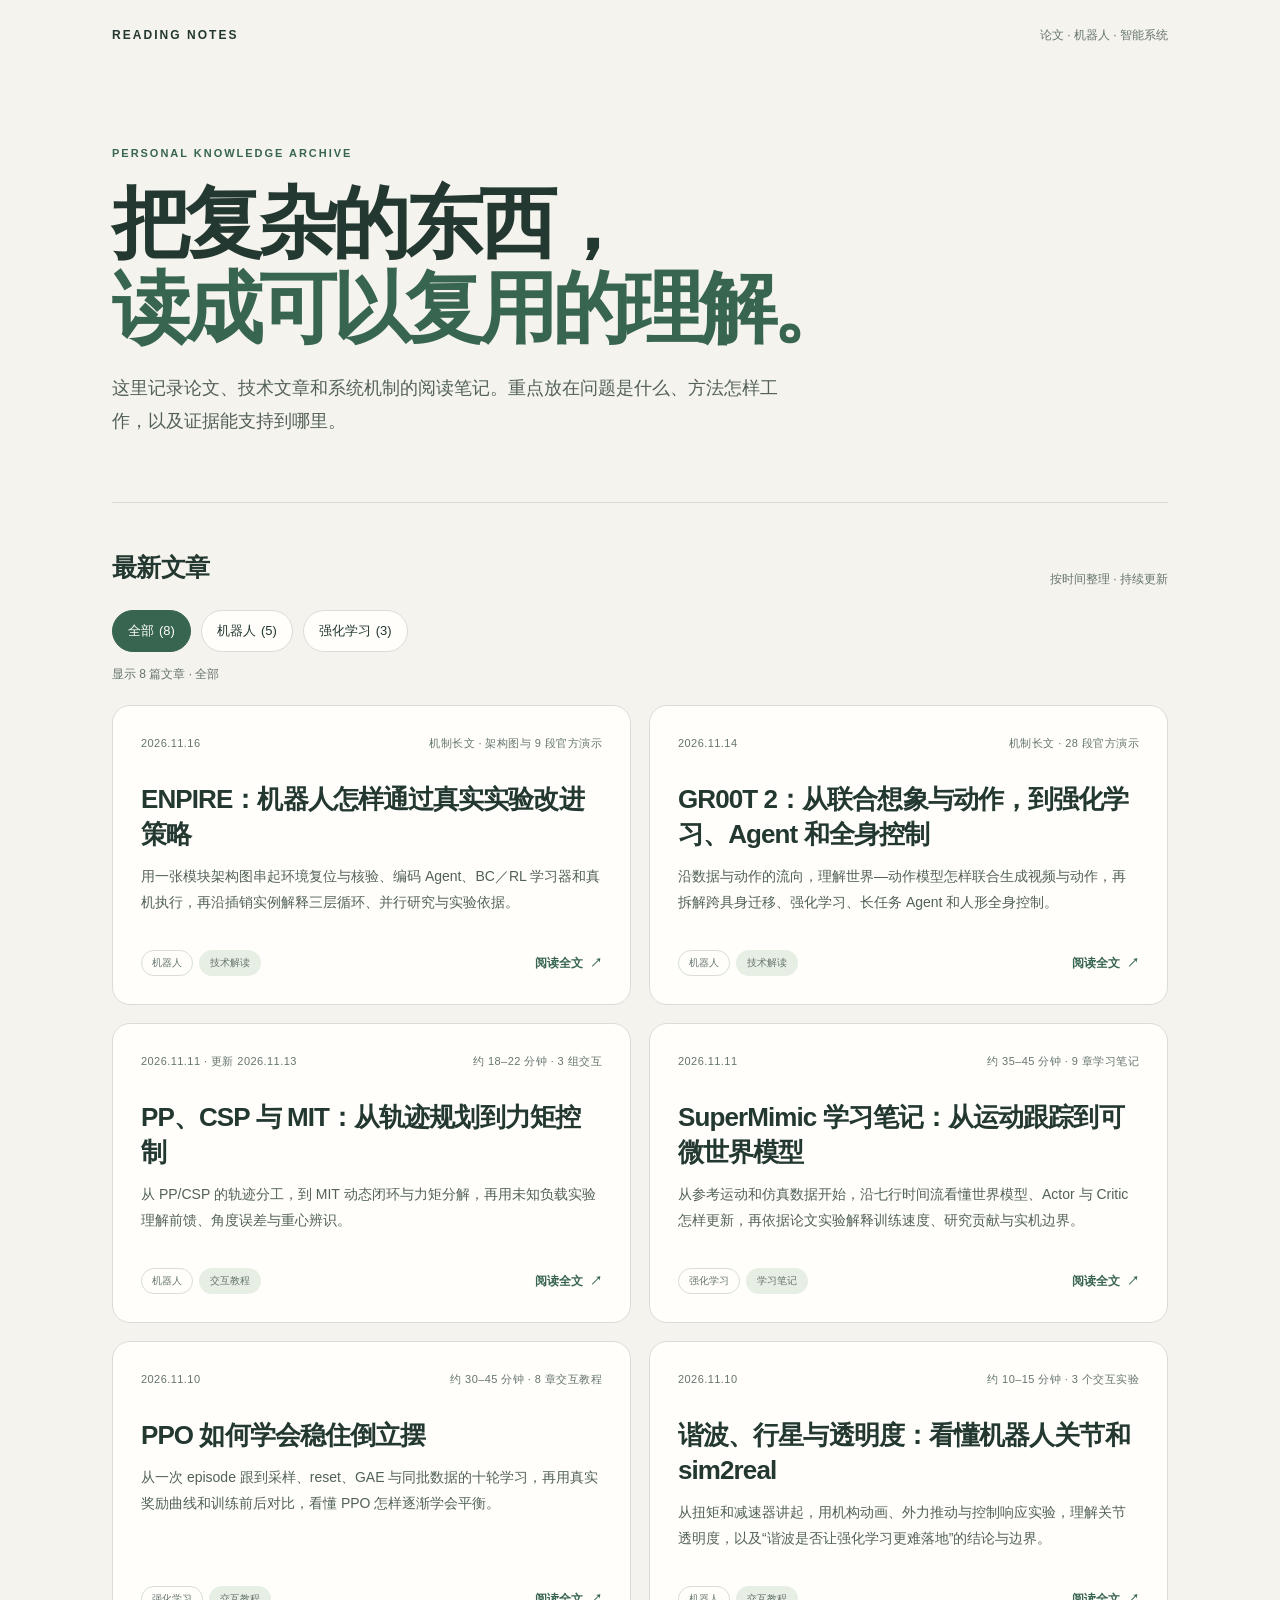
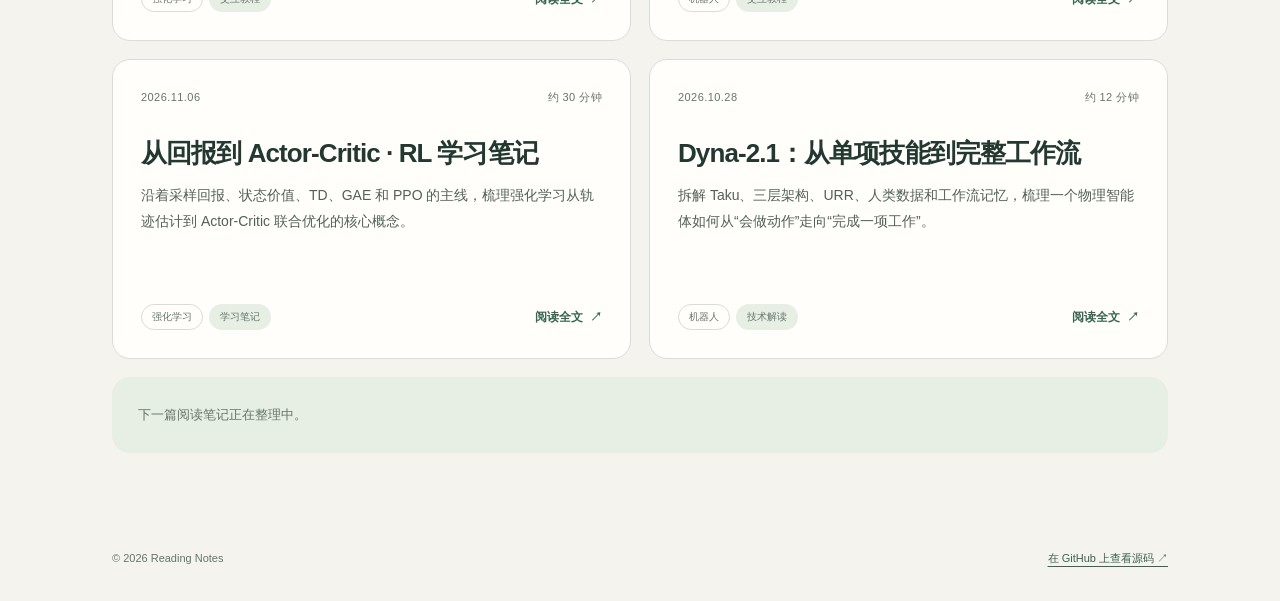
==== index.html @ 5715a8f0 "Publish ENPIRE mechanism tutorial with architecture and official demos" ====
<!DOCTYPE html>
<html lang="zh-CN">
<head>
  <meta charset="utf-8">
  <meta name="viewport" content="width=device-width, initial-scale=1">
  <meta name="description" content="关于论文、机器人和智能系统的中文阅读笔记。">
  <meta name="color-scheme" content="light">
  <title>阅读笔记｜论文与智能系统</title>
  <link rel="stylesheet" href="assets/site.css">
  <script src="assets/categories.js" defer></script>
</head>
<body>
  <header class="site-header">
    <div class="brand">READING NOTES</div>
    <div class="header-note">论文 · 机器人 · 智能系统</div>
  </header>

  <main class="site-main">
    <section class="hero" aria-labelledby="page-title">
      <div class="eyebrow">Personal knowledge archive</div>
      <h1 id="page-title">把复杂的东西，<br><span>读成可以复用的理解。</span></h1>
      <p>这里记录论文、技术文章和系统机制的阅读笔记。重点放在问题是什么、方法怎样工作，以及证据能支持到哪里。</p>
    </section>

    <div class="rule" aria-hidden="true"></div>

    <section aria-labelledby="posts-title">
      <div class="section-heading">
        <h2 id="posts-title">最新文章</h2>
        <p>按时间整理 · 持续更新</p>
      </div>
      <div id="post-filters" class="post-filters" role="group" aria-label="按主分类筛选文章" hidden></div>
      <p id="filter-status" class="filter-status" role="status" hidden></p>
      <div class="posts">
        <a class="post-card" data-category="机器人" data-format="技术解读" href="posts/enpire.html">
          <div class="post-meta"><span>2026.11.16</span><span>机制长文 · 架构图与 9 段官方演示</span></div>
          <h3>ENPIRE：机器人怎样通过真实实验改进策略</h3><p>用一张模块架构图串起环境复位与核验、编码 Agent、BC／RL 学习器和真机执行，再沿插销实例解释三层循环、并行研究与实验依据。</p>
          <div class="post-footer"><span class="post-tags"><span class="tag" aria-label="主分类：机器人">机器人</span><span class="tag format-tag" aria-label="文章形式：技术解读">技术解读</span></span><span>阅读全文&nbsp; ↗</span></div>
        </a>
        <a class="post-card" data-category="机器人" data-format="技术解读" href="posts/gr00t-2.html">
          <div class="post-meta"><span>2026.11.14</span><span>机制长文 · 28 段官方演示</span></div>
          <h3>GR00T 2：从联合想象与动作，到强化学习、Agent 和全身控制</h3>
          <p>沿数据与动作的流向，理解世界—动作模型怎样联合生成视频与动作，再拆解跨具身迁移、强化学习、长任务 Agent 和人形全身控制。</p>
          <div class="post-footer"><span class="post-tags"><span class="tag" aria-label="主分类：机器人">机器人</span><span class="tag format-tag" aria-label="文章形式：技术解读">技术解读</span></span><span>阅读全文&nbsp; ↗</span></div>
        </a>
        <a class="post-card" data-category="机器人" data-format="交互教程" href="posts/pp-vs-csp.html">
          <div class="post-meta"><span>2026.11.11 · 更新 2026.11.13</span><span>约 18–22 分钟 · 3 组交互</span></div>
          <h3>PP、CSP 与 MIT：从轨迹规划到力矩控制</h3>
          <p>从 PP/CSP 的轨迹分工，到 MIT 动态闭环与力矩分解，再用未知负载实验理解前馈、角度误差与重心辨识。</p>
          <div class="post-footer"><span class="post-tags"><span class="tag" aria-label="主分类：机器人">机器人</span><span class="tag format-tag" aria-label="文章形式：交互教程">交互教程</span></span><span>阅读全文&nbsp; ↗</span></div>
        </a>
        <a class="post-card" data-category="强化学习" data-format="学习笔记" href="posts/supermimic-learning/">
          <div class="post-meta"><span>2026.11.11</span><span>约 35–45 分钟 · 9 章学习笔记</span></div>
          <h3>SuperMimic 学习笔记：从运动跟踪到可微世界模型</h3>
          <p>从参考运动和仿真数据开始，沿七行时间流看懂世界模型、Actor 与 Critic 怎样更新，再依据论文实验解释训练速度、研究贡献与实机边界。</p>
          <div class="post-footer"><span class="post-tags"><span class="tag" aria-label="主分类：强化学习">强化学习</span><span class="tag format-tag" aria-label="文章形式：学习笔记">学习笔记</span></span><span>阅读全文&nbsp; ↗</span></div>
        </a>
        <a class="post-card" data-category="强化学习" data-format="交互教程" href="posts/ppo-training-explainer/">
          <div class="post-meta"><span>2026.11.10</span><span>约 30–45 分钟 · 8 章交互教程</span></div>
          <h3>PPO 如何学会稳住倒立摆</h3>
          <p>从一次 episode 跟到采样、reset、GAE 与同批数据的十轮学习，再用真实奖励曲线和训练前后对比，看懂 PPO 怎样逐渐学会平衡。</p>
          <div class="post-footer"><span class="post-tags"><span class="tag" aria-label="主分类：强化学习">强化学习</span><span class="tag format-tag" aria-label="文章形式：交互教程">交互教程</span></span><span>阅读全文&nbsp; ↗</span></div>
        </a>
        <a class="post-card" data-category="机器人" data-format="交互教程" href="posts/gearboxes-joint-transparency-sim2real.html">
          <div class="post-meta"><span>2026.11.10</span><span>约 10–15 分钟 · 3 个交互实验</span></div>
          <h3>谐波、行星与透明度：看懂机器人关节和 sim2real</h3>
          <p>从扭矩和减速器讲起，用机构动画、外力推动与控制响应实验，理解关节透明度，以及“谐波是否让强化学习更难落地”的结论与边界。</p>
          <div class="post-footer"><span class="post-tags"><span class="tag" aria-label="主分类：机器人">机器人</span><span class="tag format-tag" aria-label="文章形式：交互教程">交互教程</span></span><span>阅读全文&nbsp; ↗</span></div>
        </a>
        <a class="post-card" data-category="强化学习" data-format="学习笔记" href="posts/rl-learning-notes.html">
          <div class="post-meta"><span>2026.11.06</span><span>约 30 分钟</span></div>
          <h3>从回报到 Actor-Critic · RL 学习笔记</h3>
          <p>沿着采样回报、状态价值、TD、GAE 和 PPO 的主线，梳理强化学习从轨迹估计到 Actor-Critic 联合优化的核心概念。</p>
          <div class="post-footer"><span class="post-tags"><span class="tag" aria-label="主分类：强化学习">强化学习</span><span class="tag format-tag" aria-label="文章形式：学习笔记">学习笔记</span></span><span>阅读全文&nbsp; ↗</span></div>
        </a>
        <a class="post-card" data-category="机器人" data-format="技术解读" href="posts/dyna-2-1-summary.html">
          <div class="post-meta"><span>2026.10.28</span><span>约 12 分钟</span></div>
          <h3>Dyna-2.1：从单项技能到完整工作流</h3>
          <p>拆解 Taku、三层架构、URR、人类数据和工作流记忆，梳理一个物理智能体如何从“会做动作”走向“完成一项工作”。</p>
          <div class="post-footer"><span class="post-tags"><span class="tag" aria-label="主分类：机器人">机器人</span><span class="tag format-tag" aria-label="文章形式：技术解读">技术解读</span></span><span>阅读全文&nbsp; ↗</span></div>
        </a>
        <div class="empty-note">下一篇阅读笔记正在整理中。</div>
      </div>
    </section>
  </main>

  <footer class="site-footer">
    <span>© 2026 Reading Notes</span>
    <a href="https://github.com/mystatic/mystatic.github.io">在 GitHub 上查看源码 ↗</a>
  </footer>
</body>
</html>
---- assets/site.css ----
:root {
  --paper: #f5f3ed;
  --white: #fffefb;
  --ink: #233830;
  --muted: #65756d;
  --line: #d8ded5;
  --green: #38654f;
  --mint: #e7eee4;
  --orange: #a95731;
  --sand: #f4e9d9;
  --radius: 18px;
}

* { box-sizing: border-box; }
html { scroll-behavior: smooth; }
body {
  margin: 0;
  background: var(--paper);
  color: var(--ink);
  font-family: -apple-system, BlinkMacSystemFont, "Segoe UI", "PingFang SC", "Hiragino Sans GB", "Microsoft YaHei", sans-serif;
  line-height: 1.8;
  -webkit-font-smoothing: antialiased;
}
a { color: inherit; }
.site-header,
.site-main,
.site-footer { max-width: 1120px; margin: 0 auto; padding-left: 32px; padding-right: 32px; }
.site-header { padding-top: 25px; padding-bottom: 25px; display: flex; justify-content: space-between; align-items: center; gap: 24px; font-size: 12px; letter-spacing: .11em; }
.brand { font-weight: 750; letter-spacing: .17em; }
.header-note { color: var(--muted); letter-spacing: 0; }
.hero { padding-top: 72px; padding-bottom: 64px; max-width: 810px; }
.eyebrow { color: var(--green); font-size: 11px; letter-spacing: .18em; font-weight: 700; text-transform: uppercase; }
.hero h1 { margin: 18px 0 22px; font-size: clamp(42px, 7vw, 78px); line-height: 1.08; letter-spacing: -.06em; font-weight: 760; }
.hero h1 span { color: var(--green); }
.hero p { max-width: 690px; margin: 0; color: #526158; font-size: 18px; line-height: 1.85; }
.rule { height: 1px; background: var(--line); }
.section-heading { display: flex; align-items: end; justify-content: space-between; gap: 24px; padding: 42px 0 20px; }
.section-heading h2 { margin: 0; font-size: 25px; letter-spacing: -.03em; }
.section-heading p { margin: 0; color: var(--muted); font-size: 12px; }
.posts { display: grid; grid-template-columns: repeat(2, minmax(0, 1fr)); gap: 18px; padding-bottom: 72px; }
.post-card { display: flex; flex-direction: column; min-height: 300px; padding: 28px; background: var(--white); border: 1px solid var(--line); border-radius: var(--radius); text-decoration: none; transition: transform .2s ease, box-shadow .2s ease, border-color .2s ease; }
.post-card:hover { transform: translateY(-4px); border-color: #b7c7b8; box-shadow: 0 14px 30px rgba(35, 56, 48, .08); }
.post-meta { display: flex; justify-content: space-between; gap: 12px; color: var(--muted); font-size: 11px; letter-spacing: .04em; }
.post-card h3 { margin: 28px 0 12px; font-size: 26px; line-height: 1.35; letter-spacing: -.035em; }
.post-card p { margin: 0; color: #526158; font-size: 14px; line-height: 1.85; }
.post-footer { display: flex; justify-content: space-between; align-items: center; gap: 12px; margin-top: auto; padding-top: 28px; color: var(--green); font-size: 12px; font-weight: 650; }
.tag { padding: 3px 10px; border: 1px solid var(--line); border-radius: 999px; color: var(--muted); font-size: 10px; font-weight: 500; }
.empty-note { grid-column: 1 / -1; padding: 26px; background: var(--mint); border-radius: var(--radius); color: var(--muted); font-size: 13px; }
.site-footer { display: flex; justify-content: space-between; gap: 24px; padding-top: 24px; padding-bottom: 32px; color: var(--muted); font-size: 11px; }
.site-footer a { color: var(--green); text-underline-offset: 4px; }
@media (max-width: 700px) {
  .site-header, .site-main, .site-footer { padding-left: 20px; padding-right: 20px; }
  .site-header { align-items: flex-start; flex-direction: column; gap: 8px; }
  .hero { padding-top: 48px; padding-bottom: 46px; }
  .hero p { font-size: 16px; }
  .posts { grid-template-columns: 1fr; }
  .post-card { min-height: 270px; }
  .site-footer { flex-direction: column; gap: 8px; }
}

/* Main subjects and article formats are separate; filters never change DOM order. */
.post-tags { display:flex; flex-wrap:wrap; gap:6px; }
.format-tag { border-color:transparent; background:var(--mint); }
.post-footer { flex-wrap:wrap; }
.post-filters { display:flex; flex-wrap:wrap; gap:10px; margin:0 0 12px; }
.post-filters[hidden], .filter-status[hidden], .post-card[hidden], .empty-note[hidden] { display:none; }
.category-button { font:inherit; font-size:13px; padding:8px 15px; border:1px solid var(--line); border-radius:999px; color:var(--ink); background:var(--white); cursor:pointer; }
.category-button[aria-pressed="true"] { color:var(--white); background:var(--green); border-color:var(--green); }
.category-button:focus-visible, .post-card:focus-visible { outline:3px solid var(--orange); outline-offset:4px; }
.category-count { margin-left:5px; font-variant-numeric:tabular-nums; }
.filter-status { color:var(--muted); font-size:12px; margin:0 0 20px; }
@media(prefers-reduced-motion:reduce) { html { scroll-behavior:auto; } .post-card { transition:none; } }
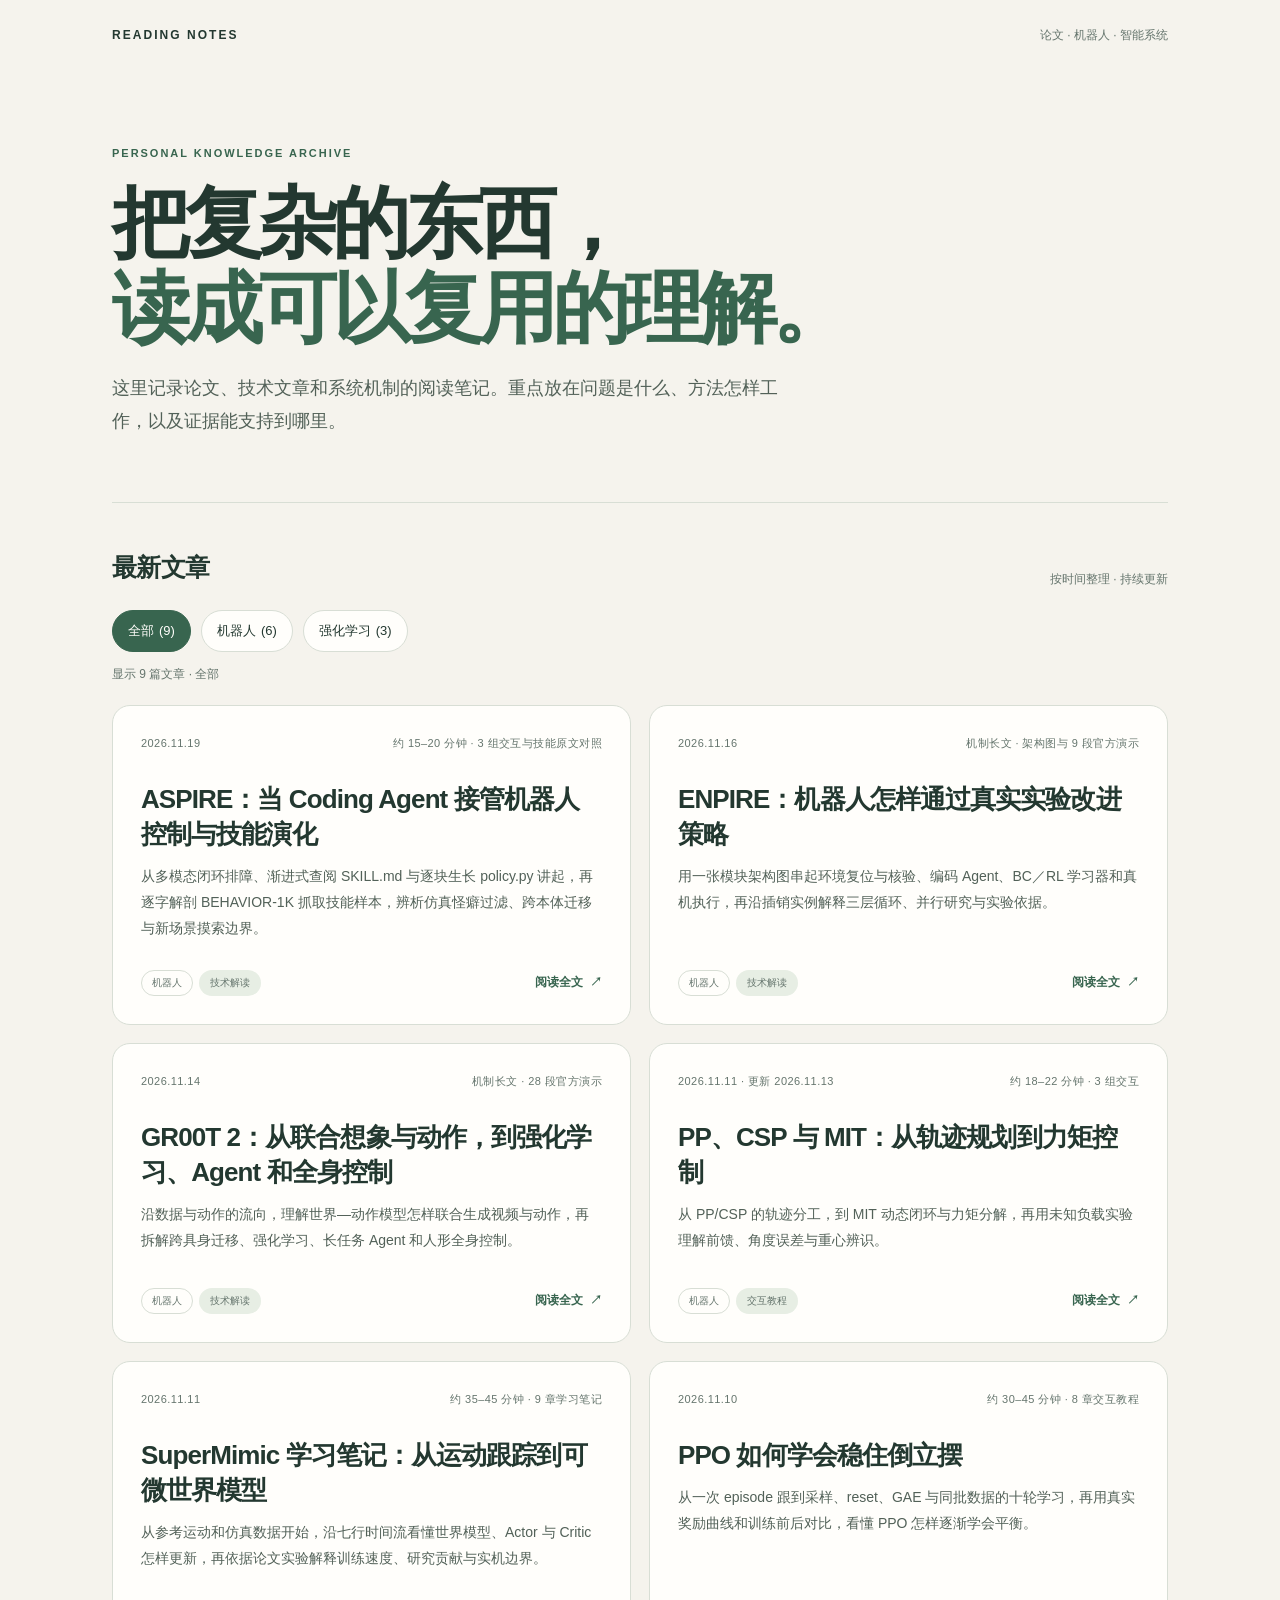
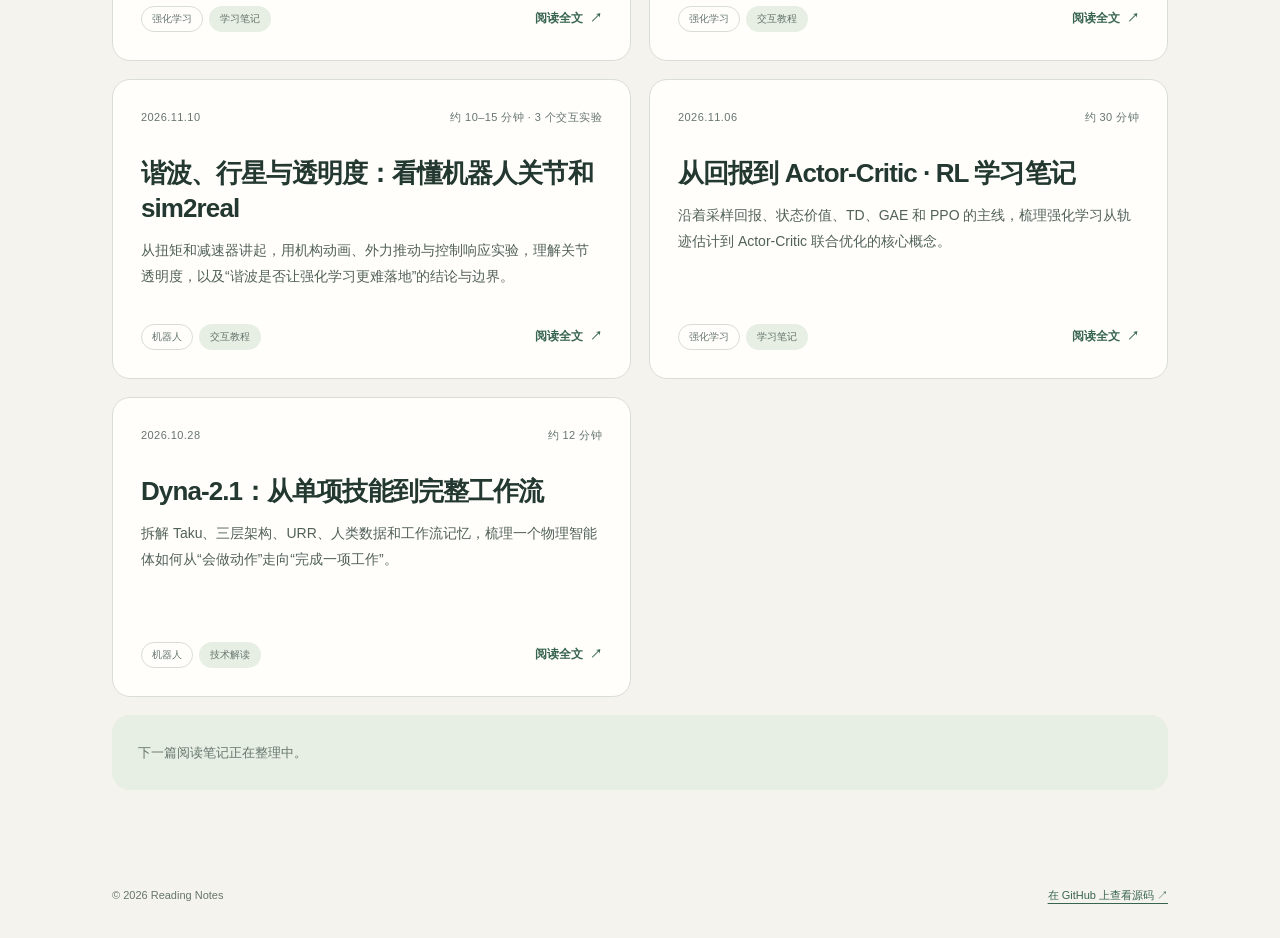
==== commit 0e8ba6d9: "Publish ASPIRE interactive reading note with skill anatomy and runtime workflow" ====
--- a/index.html
+++ b/index.html
@@ -1,7 +1,9 @@
 <!DOCTYPE html>
 <html lang="zh-CN">
 <head>
-  <meta charset="utf-8">
+<meta charset="utf-8">
+
+  
   <meta name="viewport" content="width=device-width, initial-scale=1">
   <meta name="description" content="关于论文、机器人和智能系统的中文阅读笔记。">
   <meta name="color-scheme" content="light">
@@ -32,6 +34,11 @@
       <div id="post-filters" class="post-filters" role="group" aria-label="按主分类筛选文章" hidden></div>
       <p id="filter-status" class="filter-status" role="status" hidden></p>
       <div class="posts">
+        <a class="post-card" data-category="机器人" data-format="技术解读" href="posts/aspire.html">
+          <div class="post-meta"><span>2026.11.19</span><span>约 15–20 分钟 · 3 组交互与技能原文对照</span></div>
+          <h3>ASPIRE：当 Coding Agent 接管机器人控制与技能演化</h3><p>从多模态闭环排障、渐进式查阅 SKILL.md 与逐块生长 policy.py 讲起，再逐字解剖 BEHAVIOR-1K 抓取技能样本，辨析仿真怪癖过滤、跨本体迁移与新场景摸索边界。</p>
+          <div class="post-footer"><span class="post-tags"><span class="tag" aria-label="主分类：机器人">机器人</span><span class="tag format-tag" aria-label="文章形式：技术解读">技术解读</span></span><span>阅读全文&nbsp; ↗</span></div>
+        </a>
         <a class="post-card" data-category="机器人" data-format="技术解读" href="posts/enpire.html">
           <div class="post-meta"><span>2026.11.16</span><span>机制长文 · 架构图与 9 段官方演示</span></div>
           <h3>ENPIRE：机器人怎样通过真实实验改进策略</h3><p>用一张模块架构图串起环境复位与核验、编码 Agent、BC／RL 学习器和真机执行，再沿插销实例解释三层循环、并行研究与实验依据。</p>
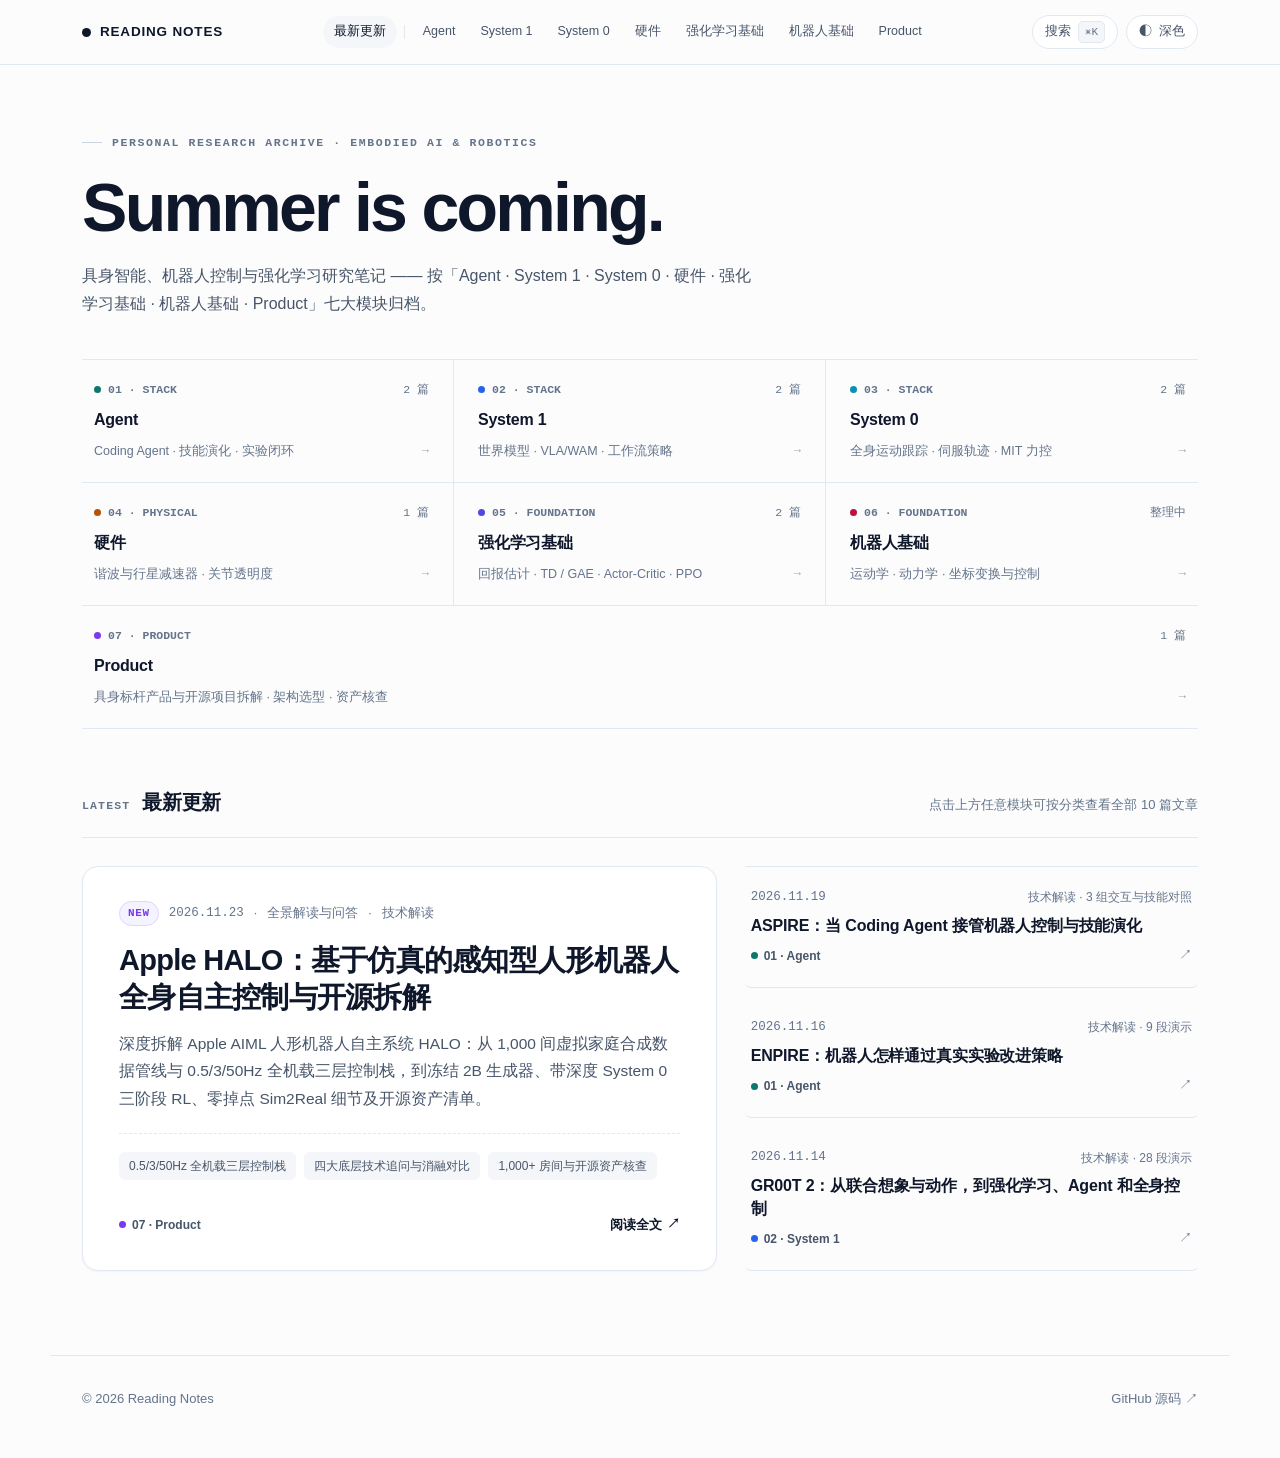
==== commit 56caf86c: "Publish Apple HALO deep-dive post and add Product category to redesigned portal" ====
--- a/index.html
+++ b/index.html
@@ -1,99 +1,271 @@
 <!DOCTYPE html>
-<html lang="zh-CN">
+<html lang="zh-CN" data-theme="light">
 <head>
-<meta charset="utf-8">
-
-  
-  <meta name="viewport" content="width=device-width, initial-scale=1">
-  <meta name="description" content="关于论文、机器人和智能系统的中文阅读笔记。">
-  <meta name="color-scheme" content="light">
-  <title>阅读笔记｜论文与智能系统</title>
-  <link rel="stylesheet" href="assets/site.css">
-  <script src="assets/categories.js" defer></script>
+  <meta charset="utf-8" />
+  <meta name="viewport" content="width=device-width, initial-scale=1" />
+  <meta name="description" content="关于具身智能、机器人系统分层（Agent / System 1 / System 0 / 硬件 / Product）与强化学习基础的技术阅读笔记。" />
+  <title>Reading Notes｜具身智能与机器人研究笔记</title>
+  <script>
+    (function () {
+      try {
+        var saved = localStorage.getItem('rn-theme');
+        if (saved === 'dark' || (!saved && window.matchMedia('(prefers-color-scheme: dark)').matches)) {
+          document.documentElement.setAttribute('data-theme', 'dark');
+        }
+      } catch (e) {}
+    })();
+  </script>
+  <link rel="stylesheet" href="assets/site.css?v=20261123" />
+  <script src="assets/site.js?v=20261123" defer></script>
 </head>
 <body>
-  <header class="site-header">
-    <div class="brand">READING NOTES</div>
-    <div class="header-note">论文 · 机器人 · 智能系统</div>
+  <!-- Sticky Minimalist Topbar -->
+  <header class="topbar">
+    <div class="topbar-inner">
+      <a class="brand" href="#top" data-filter-module="latest" aria-label="Reading Notes 首页">
+        <span class="brand-mark" aria-hidden="true"></span>
+        <span class="brand-title">Reading Notes</span>
+      </a>
+
+      <nav class="topbar-nav" aria-label="核心模块切换">
+        <button class="topbar-link is-active" type="button" data-filter-module="latest">最新更新</button>
+        <span class="topbar-sep" aria-hidden="true"></span>
+        <button class="topbar-link" type="button" data-filter-module="agent">Agent</button>
+        <button class="topbar-link" type="button" data-filter-module="system1">System 1</button>
+        <button class="topbar-link" type="button" data-filter-module="system0">System 0</button>
+        <button class="topbar-link" type="button" data-filter-module="hardware">硬件</button>
+        <button class="topbar-link" type="button" data-filter-module="rl">强化学习基础</button>
+        <button class="topbar-link" type="button" data-filter-module="robotics">机器人基础</button>
+        <button class="topbar-link" type="button" data-filter-module="product">Product</button>
+      </nav>
+
+      <div class="topbar-actions">
+        <button id="searchTrigger" class="action-pill" type="button" aria-label="搜索全部文章">
+          <span>搜索</span>
+          <span class="kbd-hint">⌘K</span>
+        </button>
+        <button id="themeToggle" class="action-pill" type="button" aria-label="切换浅色与深色模式">
+          <span id="themeIcon" aria-hidden="true">◐</span>
+          <span id="themeLabel">深色</span>
+        </button>
+      </div>
+    </div>
   </header>
 
-  <main class="site-main">
-    <section class="hero" aria-labelledby="page-title">
-      <div class="eyebrow">Personal knowledge archive</div>
-      <h1 id="page-title">把复杂的东西，<br><span>读成可以复用的理解。</span></h1>
-      <p>这里记录论文、技术文章和系统机制的阅读笔记。重点放在问题是什么、方法怎样工作，以及证据能支持到哪里。</p>
+  <main id="top" class="page-main">
+    <!-- Editorial Hero + 3x2 Six-Module Quick Matrix -->
+    <section class="hero" aria-labelledby="hero-title">
+      <div class="hero-eyebrow">Personal Research Archive · Embodied AI &amp; Robotics</div>
+      <h1 id="hero-title" class="hero-title">Summer is coming.</h1>
+      <p class="hero-lead">
+        具身智能、机器人控制与强化学习研究笔记 —— 按「Agent · System 1 · System 0 · 硬件 · 强化学习基础 · 机器人基础 · Product」七大模块归档。
+      </p>
+
+      <!-- Core Modules Overview Matrix (Click any module to view its posts in place) -->
+      <div class="pillar-strip" role="navigation" aria-label="七大知识模块">
+        <button class="pillar-jump" type="button" data-filter-module="agent">
+          <div class="pillar-jump-top">
+            <span class="pillar-dot-group"><span class="mod-dot mod-dot--m1"></span>01 · STACK</span>
+            <span>2 篇</span>
+          </div>
+          <div class="pillar-jump-name">Agent</div>
+          <div class="pillar-jump-meta">
+            <span>Coding Agent · 技能演化 · 实验闭环</span>
+            <span class="pillar-jump-arrow">→</span>
+          </div>
+        </button>
+
+        <button class="pillar-jump" type="button" data-filter-module="system1">
+          <div class="pillar-jump-top">
+            <span class="pillar-dot-group"><span class="mod-dot mod-dot--m2"></span>02 · STACK</span>
+            <span>2 篇</span>
+          </div>
+          <div class="pillar-jump-name">System 1</div>
+          <div class="pillar-jump-meta">
+            <span>世界模型 · VLA/WAM · 工作流策略</span>
+            <span class="pillar-jump-arrow">→</span>
+          </div>
+        </button>
+
+        <button class="pillar-jump" type="button" data-filter-module="system0">
+          <div class="pillar-jump-top">
+            <span class="pillar-dot-group"><span class="mod-dot mod-dot--m3"></span>03 · STACK</span>
+            <span>2 篇</span>
+          </div>
+          <div class="pillar-jump-name">System 0</div>
+          <div class="pillar-jump-meta">
+            <span>全身运动跟踪 · 伺服轨迹 · MIT 力控</span>
+            <span class="pillar-jump-arrow">→</span>
+          </div>
+        </button>
+
+        <button class="pillar-jump" type="button" data-filter-module="hardware">
+          <div class="pillar-jump-top">
+            <span class="pillar-dot-group"><span class="mod-dot mod-dot--m4"></span>04 · PHYSICAL</span>
+            <span>1 篇</span>
+          </div>
+          <div class="pillar-jump-name">硬件</div>
+          <div class="pillar-jump-meta">
+            <span>谐波与行星减速器 · 关节透明度</span>
+            <span class="pillar-jump-arrow">→</span>
+          </div>
+        </button>
+
+        <button class="pillar-jump" type="button" data-filter-module="rl">
+          <div class="pillar-jump-top">
+            <span class="pillar-dot-group"><span class="mod-dot mod-dot--m5"></span>05 · FOUNDATION</span>
+            <span>2 篇</span>
+          </div>
+          <div class="pillar-jump-name">强化学习基础</div>
+          <div class="pillar-jump-meta">
+            <span>回报估计 · TD / GAE · Actor-Critic · PPO</span>
+            <span class="pillar-jump-arrow">→</span>
+          </div>
+        </button>
+
+        <button class="pillar-jump" type="button" data-filter-module="robotics">
+          <div class="pillar-jump-top">
+            <span class="pillar-dot-group"><span class="mod-dot mod-dot--m6"></span>06 · FOUNDATION</span>
+            <span>整理中</span>
+          </div>
+          <div class="pillar-jump-name">机器人基础</div>
+          <div class="pillar-jump-meta">
+            <span>运动学 · 动力学 · 坐标变换与控制</span>
+            <span class="pillar-jump-arrow">→</span>
+          </div>
+        </button>
+
+        <button class="pillar-jump" type="button" data-filter-module="product">
+          <div class="pillar-jump-top">
+            <span class="pillar-dot-group"><span class="mod-dot mod-dot--m7"></span>07 · PRODUCT</span>
+            <span>1 篇</span>
+          </div>
+          <div class="pillar-jump-name">Product</div>
+          <div class="pillar-jump-meta">
+            <span>具身标杆产品与开源项目拆解 · 架构选型 · 资产核查</span>
+            <span class="pillar-jump-arrow">→</span>
+          </div>
+        </button>
+      </div>
     </section>
 
-    <div class="rule" aria-hidden="true"></div>
-
-    <section aria-labelledby="posts-title">
-      <div class="section-heading">
-        <h2 id="posts-title">最新文章</h2>
-        <p>按时间整理 · 持续更新</p>
-      </div>
-      <div id="post-filters" class="post-filters" role="group" aria-label="按主分类筛选文章" hidden></div>
-      <p id="filter-status" class="filter-status" role="status" hidden></p>
-      <div class="posts">
-        <a class="post-card" data-category="机器人" data-format="技术解读" href="posts/aspire.html">
-          <div class="post-meta"><span>2026.11.19</span><span>约 15–20 分钟 · 3 组交互与技能原文对照</span></div>
-          <h3>ASPIRE：当 Coding Agent 接管机器人控制与技能演化</h3><p>从多模态闭环排障、渐进式查阅 SKILL.md 与逐块生长 policy.py 讲起，再逐字解剖 BEHAVIOR-1K 抓取技能样本，辨析仿真怪癖过滤、跨本体迁移与新场景摸索边界。</p>
-          <div class="post-footer"><span class="post-tags"><span class="tag" aria-label="主分类：机器人">机器人</span><span class="tag format-tag" aria-label="文章形式：技术解读">技术解读</span></span><span>阅读全文&nbsp; ↗</span></div>
+    <!-- Default View: Latest Updates (Homepage ends cleanly right after this) -->
+    <section id="latestView" class="latest-section latest-view" aria-labelledby="latest-heading">
+      <div class="section-head">
+        <div class="section-head-left">
+          <span class="section-kicker">Latest</span>
+          <h2 id="latest-heading" class="section-title">最新更新</h2>
+        </div>
+        <span class="section-note">点击上方任意模块可按分类查看全部 10 篇文章</span>
+      </div>
+
+      <div class="latest-grid">
+        <!-- Featured Newest Post -->
+        <a class="featured-card" href="posts/apple-halo.html">
+          <div>
+            <div class="featured-meta">
+              <span class="badge-new badge-new--m7">NEW</span>
+              <span class="meta-date">2026.11.23</span>
+              <span>·</span>
+              <span>全景解读与问答</span>
+              <span>·</span>
+              <span>技术解读</span>
+            </div>
+            <h3 class="featured-title">Apple HALO：基于仿真的感知型人形机器人全身自主控制与开源拆解</h3>
+            <p class="featured-desc">
+              深度拆解 Apple AIML 人形机器人自主系统 HALO：从 1,000 间虚拟家庭合成数据管线与 0.5/3/50Hz 全机载三层控制栈，到冻结 2B 生成器、带深度 System 0 三阶段 RL、零掉点 Sim2Real 细节及开源资产清单。
+            </p>
+            <div class="featured-highlights">
+              <span class="highlight-chip">0.5/3/50Hz 全机载三层控制栈</span>
+              <span class="highlight-chip">四大底层技术追问与消融对比</span>
+              <span class="highlight-chip">1,000+ 房间与开源资产核查</span>
+            </div>
+          </div>
+
+          <div class="featured-footer">
+            <span class="module-tag">
+              <span class="mod-dot mod-dot--m7"></span>
+              07 · Product
+            </span>
+            <span class="read-cta">阅读全文 <span class="read-cta-arrow">↗</span></span>
+          </div>
         </a>
-        <a class="post-card" data-category="机器人" data-format="技术解读" href="posts/enpire.html">
-          <div class="post-meta"><span>2026.11.16</span><span>机制长文 · 架构图与 9 段官方演示</span></div>
-          <h3>ENPIRE：机器人怎样通过真实实验改进策略</h3><p>用一张模块架构图串起环境复位与核验、编码 Agent、BC／RL 学习器和真机执行，再沿插销实例解释三层循环、并行研究与实验依据。</p>
-          <div class="post-footer"><span class="post-tags"><span class="tag" aria-label="主分类：机器人">机器人</span><span class="tag format-tag" aria-label="文章形式：技术解读">技术解读</span></span><span>阅读全文&nbsp; ↗</span></div>
-        </a>
-        <a class="post-card" data-category="机器人" data-format="技术解读" href="posts/gr00t-2.html">
-          <div class="post-meta"><span>2026.11.14</span><span>机制长文 · 28 段官方演示</span></div>
-          <h3>GR00T 2：从联合想象与动作，到强化学习、Agent 和全身控制</h3>
-          <p>沿数据与动作的流向，理解世界—动作模型怎样联合生成视频与动作，再拆解跨具身迁移、强化学习、长任务 Agent 和人形全身控制。</p>
-          <div class="post-footer"><span class="post-tags"><span class="tag" aria-label="主分类：机器人">机器人</span><span class="tag format-tag" aria-label="文章形式：技术解读">技术解读</span></span><span>阅读全文&nbsp; ↗</span></div>
-        </a>
-        <a class="post-card" data-category="机器人" data-format="交互教程" href="posts/pp-vs-csp.html">
-          <div class="post-meta"><span>2026.11.11 · 更新 2026.11.13</span><span>约 18–22 分钟 · 3 组交互</span></div>
-          <h3>PP、CSP 与 MIT：从轨迹规划到力矩控制</h3>
-          <p>从 PP/CSP 的轨迹分工，到 MIT 动态闭环与力矩分解，再用未知负载实验理解前馈、角度误差与重心辨识。</p>
-          <div class="post-footer"><span class="post-tags"><span class="tag" aria-label="主分类：机器人">机器人</span><span class="tag format-tag" aria-label="文章形式：交互教程">交互教程</span></span><span>阅读全文&nbsp; ↗</span></div>
-        </a>
-        <a class="post-card" data-category="强化学习" data-format="学习笔记" href="posts/supermimic-learning/">
-          <div class="post-meta"><span>2026.11.11</span><span>约 35–45 分钟 · 9 章学习笔记</span></div>
-          <h3>SuperMimic 学习笔记：从运动跟踪到可微世界模型</h3>
-          <p>从参考运动和仿真数据开始，沿七行时间流看懂世界模型、Actor 与 Critic 怎样更新，再依据论文实验解释训练速度、研究贡献与实机边界。</p>
-          <div class="post-footer"><span class="post-tags"><span class="tag" aria-label="主分类：强化学习">强化学习</span><span class="tag format-tag" aria-label="文章形式：学习笔记">学习笔记</span></span><span>阅读全文&nbsp; ↗</span></div>
-        </a>
-        <a class="post-card" data-category="强化学习" data-format="交互教程" href="posts/ppo-training-explainer/">
-          <div class="post-meta"><span>2026.11.10</span><span>约 30–45 分钟 · 8 章交互教程</span></div>
-          <h3>PPO 如何学会稳住倒立摆</h3>
-          <p>从一次 episode 跟到采样、reset、GAE 与同批数据的十轮学习，再用真实奖励曲线和训练前后对比，看懂 PPO 怎样逐渐学会平衡。</p>
-          <div class="post-footer"><span class="post-tags"><span class="tag" aria-label="主分类：强化学习">强化学习</span><span class="tag format-tag" aria-label="文章形式：交互教程">交互教程</span></span><span>阅读全文&nbsp; ↗</span></div>
-        </a>
-        <a class="post-card" data-category="机器人" data-format="交互教程" href="posts/gearboxes-joint-transparency-sim2real.html">
-          <div class="post-meta"><span>2026.11.10</span><span>约 10–15 分钟 · 3 个交互实验</span></div>
-          <h3>谐波、行星与透明度：看懂机器人关节和 sim2real</h3>
-          <p>从扭矩和减速器讲起，用机构动画、外力推动与控制响应实验，理解关节透明度，以及“谐波是否让强化学习更难落地”的结论与边界。</p>
-          <div class="post-footer"><span class="post-tags"><span class="tag" aria-label="主分类：机器人">机器人</span><span class="tag format-tag" aria-label="文章形式：交互教程">交互教程</span></span><span>阅读全文&nbsp; ↗</span></div>
-        </a>
-        <a class="post-card" data-category="强化学习" data-format="学习笔记" href="posts/rl-learning-notes.html">
-          <div class="post-meta"><span>2026.11.06</span><span>约 30 分钟</span></div>
-          <h3>从回报到 Actor-Critic · RL 学习笔记</h3>
-          <p>沿着采样回报、状态价值、TD、GAE 和 PPO 的主线，梳理强化学习从轨迹估计到 Actor-Critic 联合优化的核心概念。</p>
-          <div class="post-footer"><span class="post-tags"><span class="tag" aria-label="主分类：强化学习">强化学习</span><span class="tag format-tag" aria-label="文章形式：学习笔记">学习笔记</span></span><span>阅读全文&nbsp; ↗</span></div>
-        </a>
-        <a class="post-card" data-category="机器人" data-format="技术解读" href="posts/dyna-2-1-summary.html">
-          <div class="post-meta"><span>2026.10.28</span><span>约 12 分钟</span></div>
-          <h3>Dyna-2.1：从单项技能到完整工作流</h3>
-          <p>拆解 Taku、三层架构、URR、人类数据和工作流记忆，梳理一个物理智能体如何从“会做动作”走向“完成一项工作”。</p>
-          <div class="post-footer"><span class="post-tags"><span class="tag" aria-label="主分类：机器人">机器人</span><span class="tag format-tag" aria-label="文章形式：技术解读">技术解读</span></span><span>阅读全文&nbsp; ↗</span></div>
-        </a>
-        <div class="empty-note">下一篇阅读笔记正在整理中。</div>
-      </div>
+
+        <!-- Next 3 Recent Releases / Updates -->
+        <div class="recent-stack" aria-label="近期发布与更新">
+          <a class="recent-item" href="posts/aspire.html">
+            <div class="recent-item-top">
+              <span class="meta-date">2026.11.19</span>
+              <span>技术解读 · 3 组交互与技能对照</span>
+            </div>
+            <h3 class="recent-item-title">ASPIRE：当 Coding Agent 接管机器人控制与技能演化</h3>
+            <div class="recent-item-sub">
+              <span class="module-tag"><span class="mod-dot mod-dot--m1"></span>01 · Agent</span>
+              <span class="read-cta-arrow">↗</span>
+            </div>
+          </a>
+
+          <a class="recent-item" href="posts/enpire.html">
+            <div class="recent-item-top">
+              <span class="meta-date">2026.11.16</span>
+              <span>技术解读 · 9 段演示</span>
+            </div>
+            <h3 class="recent-item-title">ENPIRE：机器人怎样通过真实实验改进策略</h3>
+            <div class="recent-item-sub">
+              <span class="module-tag"><span class="mod-dot mod-dot--m1"></span>01 · Agent</span>
+              <span class="read-cta-arrow">↗</span>
+            </div>
+          </a>
+
+          <a class="recent-item" href="posts/gr00t-2.html">
+            <div class="recent-item-top">
+              <span class="meta-date">2026.11.14</span>
+              <span>技术解读 · 28 段演示</span>
+            </div>
+            <h3 class="recent-item-title">GR00T 2：从联合想象与动作，到强化学习、Agent 和全身控制</h3>
+            <div class="recent-item-sub">
+              <span class="module-tag"><span class="mod-dot mod-dot--m2"></span>02 · System 1</span>
+              <span class="read-cta-arrow">↗</span>
+            </div>
+          </a>
+        </div>
+      </div>
+    </section>
+
+    <!-- In-Place Filtered Module View (Only appears when clicking one of the 6 modules) -->
+    <section id="filteredView" class="latest-section filtered-view" hidden aria-live="polite">
+      <div class="section-head">
+        <div class="section-head-left">
+          <span id="filteredKicker" class="section-kicker">MODULE</span>
+          <h2 id="filteredTitle" class="section-title">模块文章</h2>
+        </div>
+        <button id="backLatestBtn" class="back-latest-btn" type="button">← 返回最新更新</button>
+      </div>
+      <p id="filteredDesc" class="filtered-desc"></p>
+      <div id="filteredList" class="filtered-list"></div>
     </section>
   </main>
 
   <footer class="site-footer">
     <span>© 2026 Reading Notes</span>
-    <a href="https://github.com/mystatic/mystatic.github.io">在 GitHub 上查看源码 ↗</a>
+    <div class="footer-links">
+      <a href="https://github.com/mystatic/mystatic.github.io" target="_blank" rel="noopener">GitHub 源码 ↗</a>
+    </div>
   </footer>
+
+  <!-- Spotlight Quick Search Modal -->
+  <div id="searchBackdrop" class="search-backdrop" hidden role="dialog" aria-modal="true" aria-label="快速搜索文章">
+    <div class="search-dialog">
+      <div class="search-input-bar">
+        <svg class="search-icon" width="18" height="18" viewBox="0 0 24 24" fill="none" stroke="currentColor" stroke-width="2" aria-hidden="true">
+          <circle cx="11" cy="11" r="8"></circle>
+          <line x1="21" y1="21" x2="16.65" y2="16.65"></line>
+        </svg>
+        <input id="searchInput" class="search-input" type="search" placeholder="搜索文章标题、模块（如 Agent / System 0）或关键词…" autocomplete="off" />
+        <button id="searchClose" class="kbd-hint" type="button">ESC</button>
+      </div>
+      <div id="searchResults" class="search-results"></div>
+    </div>
+  </div>
 </body>
 </html>
--- a/assets/site.css
+++ b/assets/site.css
@@ -1,72 +1,1020 @@
+/* ==========================================================================
+   Reading Notes — Minimalist AI Research Portal (Scheme B · Compact Edition)
+   Hero ("Summer is coming.") + 6-Module Matrix + Latest / Module View
+   ========================================================================== */
+
 :root {
-  --paper: #f5f3ed;
-  --white: #fffefb;
-  --ink: #233830;
-  --muted: #65756d;
-  --line: #d8ded5;
-  --green: #38654f;
-  --mint: #e7eee4;
-  --orange: #a95731;
-  --sand: #f4e9d9;
-  --radius: 18px;
-}
-
-* { box-sizing: border-box; }
-html { scroll-behavior: smooth; }
+  --bg: #fcfcfd;
+  --bg-elevated: #ffffff;
+  --bg-subtle: #f4f6f9;
+  --bg-hover: #f8fafc;
+  --text: #0f172a;
+  --text-secondary: #475569;
+  --text-muted: #64748b;
+  --text-faint: #94a3b8;
+  --border: #e2e8f0;
+  --border-subtle: #edf2f7;
+  --border-strong: #cbd5e1;
+
+  --primary: #0f172a;
+  --brand-accent: #2563eb;
+
+  /* 6 Core Module Accents */
+  /* 01 Agent */
+  --m1: #0f766e;
+  --m1-soft: #f0fdfa;
+  --m1-border: #99f6e4;
+
+  /* 02 System 1 */
+  --m2: #2563eb;
+  --m2-soft: #eff6ff;
+  --m2-border: #bfdbfe;
+
+  /* 03 System 0 */
+  --m3: #0891b2;
+  --m3-soft: #ecfeff;
+  --m3-border: #a5f3fc;
+
+  /* 04 硬件 */
+  --m4: #b45309;
+  --m4-soft: #fffbeb;
+  --m4-border: #fde68a;
+
+  /* 05 强化学习基础 */
+  --m5: #4f46e5;
+  --m5-soft: #eef2ff;
+  --m5-border: #c7d2fe;
+
+  /* 06 机器人基础 */
+  --m6: #be123c;
+  --m6-soft: #fff1f2;
+  --m6-border: #fecdd3;
+
+  /* 07 Product */
+  --m7: #7c3aed;
+  --m7-soft: #f5f3ff;
+  --m7-border: #ddd6fe;
+
+  --shadow-xs: 0 1px 2px rgba(15, 23, 42, 0.04);
+  --shadow-sm: 0 4px 14px -4px rgba(15, 23, 42, 0.06);
+  --shadow-md: 0 16px 36px -10px rgba(15, 23, 42, 0.09);
+  --shadow-modal: 0 24px 60px -12px rgba(15, 23, 42, 0.22);
+
+  --radius-lg: 16px;
+  --radius-md: 12px;
+  --radius-sm: 8px;
+
+  --font-sans: -apple-system, BlinkMacSystemFont, "Inter", "SF Pro Text", "PingFang SC", "Hiragino Sans GB", "Microsoft YaHei", "Segoe UI", sans-serif;
+  --font-mono: ui-monospace, SFMono-Regular, "SF Mono", "JetBrains Mono", Menlo, Consolas, monospace;
+
+  --container: 1180px;
+}
+
+[data-theme="dark"] {
+  --bg: #0b1120;
+  --bg-elevated: #111827;
+  --bg-subtle: #162033;
+  --bg-hover: #131c2e;
+  --text: #f1f5f9;
+  --text-secondary: #cbd5e1;
+  --text-muted: #94a3b8;
+  --text-faint: #64748b;
+  --border: #1e293b;
+  --border-subtle: #172033;
+  --border-strong: #334155;
+
+  --primary: #f8fafc;
+  --brand-accent: #60a5fa;
+
+  --m1: #2dd4bf;
+  --m1-soft: rgba(45, 212, 191, 0.1);
+  --m1-border: rgba(45, 212, 191, 0.28);
+
+  --m2: #60a5fa;
+  --m2-soft: rgba(96, 165, 250, 0.1);
+  --m2-border: rgba(96, 165, 250, 0.28);
+
+  --m3: #22d3ee;
+  --m3-soft: rgba(34, 211, 238, 0.1);
+  --m3-border: rgba(34, 211, 238, 0.28);
+
+  --m4: #fbbf24;
+  --m4-soft: rgba(251, 191, 36, 0.1);
+  --m4-border: rgba(251, 191, 36, 0.28);
+
+  --m5: #818cf8;
+  --m5-soft: rgba(129, 140, 248, 0.1);
+  --m5-border: rgba(129, 140, 248, 0.28);
+
+  --m6: #fb7185;
+  --m6-soft: rgba(251, 113, 133, 0.1);
+  --m6-border: rgba(251, 113, 133, 0.28);
+
+  --m7: #a78bfa;
+  --m7-soft: rgba(167, 139, 250, 0.12);
+  --m7-border: rgba(167, 139, 250, 0.28);
+
+  --shadow-xs: 0 1px 2px rgba(0, 0, 0, 0.35);
+  --shadow-sm: 0 6px 18px -4px rgba(0, 0, 0, 0.45);
+  --shadow-md: 0 18px 40px -10px rgba(0, 0, 0, 0.55);
+  --shadow-modal: 0 28px 64px -12px rgba(0, 0, 0, 0.72);
+}
+
+/* Base Reset */
+*, *::before, *::after {
+  box-sizing: border-box;
+  margin: 0;
+  padding: 0;
+}
+
+html {
+  scroll-behavior: smooth;
+}
+
 body {
-  margin: 0;
-  background: var(--paper);
-  color: var(--ink);
-  font-family: -apple-system, BlinkMacSystemFont, "Segoe UI", "PingFang SC", "Hiragino Sans GB", "Microsoft YaHei", sans-serif;
-  line-height: 1.8;
+  font-family: var(--font-sans);
+  background: var(--bg);
+  color: var(--text);
+  line-height: 1.7;
   -webkit-font-smoothing: antialiased;
-}
-a { color: inherit; }
-.site-header,
-.site-main,
-.site-footer { max-width: 1120px; margin: 0 auto; padding-left: 32px; padding-right: 32px; }
-.site-header { padding-top: 25px; padding-bottom: 25px; display: flex; justify-content: space-between; align-items: center; gap: 24px; font-size: 12px; letter-spacing: .11em; }
-.brand { font-weight: 750; letter-spacing: .17em; }
-.header-note { color: var(--muted); letter-spacing: 0; }
-.hero { padding-top: 72px; padding-bottom: 64px; max-width: 810px; }
-.eyebrow { color: var(--green); font-size: 11px; letter-spacing: .18em; font-weight: 700; text-transform: uppercase; }
-.hero h1 { margin: 18px 0 22px; font-size: clamp(42px, 7vw, 78px); line-height: 1.08; letter-spacing: -.06em; font-weight: 760; }
-.hero h1 span { color: var(--green); }
-.hero p { max-width: 690px; margin: 0; color: #526158; font-size: 18px; line-height: 1.85; }
-.rule { height: 1px; background: var(--line); }
-.section-heading { display: flex; align-items: end; justify-content: space-between; gap: 24px; padding: 42px 0 20px; }
-.section-heading h2 { margin: 0; font-size: 25px; letter-spacing: -.03em; }
-.section-heading p { margin: 0; color: var(--muted); font-size: 12px; }
-.posts { display: grid; grid-template-columns: repeat(2, minmax(0, 1fr)); gap: 18px; padding-bottom: 72px; }
-.post-card { display: flex; flex-direction: column; min-height: 300px; padding: 28px; background: var(--white); border: 1px solid var(--line); border-radius: var(--radius); text-decoration: none; transition: transform .2s ease, box-shadow .2s ease, border-color .2s ease; }
-.post-card:hover { transform: translateY(-4px); border-color: #b7c7b8; box-shadow: 0 14px 30px rgba(35, 56, 48, .08); }
-.post-meta { display: flex; justify-content: space-between; gap: 12px; color: var(--muted); font-size: 11px; letter-spacing: .04em; }
-.post-card h3 { margin: 28px 0 12px; font-size: 26px; line-height: 1.35; letter-spacing: -.035em; }
-.post-card p { margin: 0; color: #526158; font-size: 14px; line-height: 1.85; }
-.post-footer { display: flex; justify-content: space-between; align-items: center; gap: 12px; margin-top: auto; padding-top: 28px; color: var(--green); font-size: 12px; font-weight: 650; }
-.tag { padding: 3px 10px; border: 1px solid var(--line); border-radius: 999px; color: var(--muted); font-size: 10px; font-weight: 500; }
-.empty-note { grid-column: 1 / -1; padding: 26px; background: var(--mint); border-radius: var(--radius); color: var(--muted); font-size: 13px; }
-.site-footer { display: flex; justify-content: space-between; gap: 24px; padding-top: 24px; padding-bottom: 32px; color: var(--muted); font-size: 11px; }
-.site-footer a { color: var(--green); text-underline-offset: 4px; }
-@media (max-width: 700px) {
-  .site-header, .site-main, .site-footer { padding-left: 20px; padding-right: 20px; }
-  .site-header { align-items: flex-start; flex-direction: column; gap: 8px; }
-  .hero { padding-top: 48px; padding-bottom: 46px; }
-  .hero p { font-size: 16px; }
-  .posts { grid-template-columns: 1fr; }
-  .post-card { min-height: 270px; }
-  .site-footer { flex-direction: column; gap: 8px; }
-}
-
-/* Main subjects and article formats are separate; filters never change DOM order. */
-.post-tags { display:flex; flex-wrap:wrap; gap:6px; }
-.format-tag { border-color:transparent; background:var(--mint); }
-.post-footer { flex-wrap:wrap; }
-.post-filters { display:flex; flex-wrap:wrap; gap:10px; margin:0 0 12px; }
-.post-filters[hidden], .filter-status[hidden], .post-card[hidden], .empty-note[hidden] { display:none; }
-.category-button { font:inherit; font-size:13px; padding:8px 15px; border:1px solid var(--line); border-radius:999px; color:var(--ink); background:var(--white); cursor:pointer; }
-.category-button[aria-pressed="true"] { color:var(--white); background:var(--green); border-color:var(--green); }
-.category-button:focus-visible, .post-card:focus-visible { outline:3px solid var(--orange); outline-offset:4px; }
-.category-count { margin-left:5px; font-variant-numeric:tabular-nums; }
-.filter-status { color:var(--muted); font-size:12px; margin:0 0 20px; }
-@media(prefers-reduced-motion:reduce) { html { scroll-behavior:auto; } .post-card { transition:none; } }
+  -moz-osx-font-smoothing: grayscale;
+  transition: background-color 0.22s ease, color 0.22s ease;
+  overflow-x: hidden;
+  min-height: 100vh;
+  display: flex;
+  flex-direction: column;
+}
+
+a {
+  color: inherit;
+  text-decoration: none;
+}
+
+button {
+  font: inherit;
+  color: inherit;
+  background: none;
+  border: none;
+  cursor: pointer;
+}
+
+a:focus-visible,
+button:focus-visible,
+input:focus-visible {
+  outline: 2px solid var(--brand-accent);
+  outline-offset: 3px;
+}
+
+/* ==========================================================================
+   Sticky Top Navigation
+   ========================================================================== */
+.topbar {
+  position: sticky;
+  top: 0;
+  z-index: 100;
+  backdrop-filter: blur(16px);
+  -webkit-backdrop-filter: blur(16px);
+  background: color-mix(in srgb, var(--bg) 84%, transparent);
+  border-bottom: 1px solid var(--border);
+}
+
+.topbar-inner {
+  max-width: var(--container);
+  margin: 0 auto;
+  padding: 0 32px;
+  height: 64px;
+  display: flex;
+  align-items: center;
+  justify-content: space-between;
+  gap: 16px;
+}
+
+.brand {
+  display: inline-flex;
+  align-items: center;
+  gap: 9px;
+  white-space: nowrap;
+  flex-shrink: 0;
+}
+
+.brand-mark {
+  width: 9px;
+  height: 9px;
+  border-radius: 50%;
+  background: var(--text);
+  display: inline-block;
+  transition: transform 0.2s ease;
+}
+
+.brand:hover .brand-mark {
+  transform: scale(1.25);
+}
+
+.brand-title {
+  font-size: 13.5px;
+  font-weight: 700;
+  letter-spacing: 0.06em;
+  text-transform: uppercase;
+}
+
+.topbar-nav {
+  display: flex;
+  align-items: center;
+  gap: 3px;
+  overflow-x: auto;
+  scrollbar-width: none;
+}
+
+.topbar-nav::-webkit-scrollbar {
+  display: none;
+}
+
+.topbar-link {
+  font-size: 12.5px;
+  font-weight: 500;
+  color: var(--text-secondary);
+  padding: 5px 11px;
+  border-radius: 999px;
+  white-space: nowrap;
+  transition: color 0.16s ease, background-color 0.16s ease;
+}
+
+.topbar-link:hover,
+.topbar-link.is-active {
+  color: var(--text);
+  background: var(--bg-subtle);
+}
+
+.topbar-sep {
+  width: 1px;
+  height: 14px;
+  background: var(--border);
+  margin: 0 4px;
+  flex-shrink: 0;
+}
+
+.topbar-actions {
+  display: flex;
+  align-items: center;
+  gap: 8px;
+  flex-shrink: 0;
+}
+
+.action-pill {
+  height: 34px;
+  padding: 0 12px;
+  border-radius: 999px;
+  border: 1px solid var(--border);
+  background: var(--bg-elevated);
+  color: var(--text-secondary);
+  font-size: 12.5px;
+  font-weight: 500;
+  display: inline-flex;
+  align-items: center;
+  gap: 7px;
+  transition: border-color 0.16s ease, color 0.16s ease, box-shadow 0.16s ease;
+}
+
+.action-pill:hover {
+  border-color: var(--border-strong);
+  color: var(--text);
+  box-shadow: var(--shadow-xs);
+}
+
+.kbd-hint {
+  font-family: var(--font-mono);
+  font-size: 11px;
+  color: var(--text-muted);
+  background: var(--bg-subtle);
+  padding: 1px 6px;
+  border-radius: 5px;
+  border: 1px solid var(--border);
+}
+
+/* ==========================================================================
+   Main Container & Hero
+   ========================================================================== */
+.page-main {
+  flex: 1;
+  width: 100%;
+  max-width: var(--container);
+  margin: 0 auto;
+  padding: 0 32px 84px;
+}
+
+.hero {
+  padding: 68px 0 52px;
+}
+
+.hero-eyebrow {
+  font-family: var(--font-mono);
+  font-size: 11.5px;
+  font-weight: 600;
+  letter-spacing: 0.14em;
+  text-transform: uppercase;
+  color: var(--text-muted);
+  margin-bottom: 18px;
+  display: flex;
+  align-items: center;
+  gap: 10px;
+}
+
+.hero-eyebrow::before {
+  content: "";
+  width: 20px;
+  height: 1px;
+  background: var(--border-strong);
+}
+
+.hero-title {
+  font-size: clamp(40px, 5.6vw, 68px);
+  line-height: 1.08;
+  letter-spacing: -0.04em;
+  font-weight: 760;
+  color: var(--text);
+}
+
+.hero-lead {
+  margin-top: 18px;
+  max-width: 680px;
+  font-size: 16px;
+  line-height: 1.78;
+  color: var(--text-secondary);
+}
+
+/* 3x2 Six-Module Quick Matrix inside Hero */
+.pillar-strip {
+  margin-top: 40px;
+  display: grid;
+  grid-template-columns: repeat(3, minmax(0, 1fr));
+  border-top: 1px solid var(--border);
+  border-bottom: 1px solid var(--border);
+}
+
+.pillar-jump {
+  text-align: left;
+  padding: 20px 24px;
+  display: flex;
+  flex-direction: column;
+  justify-content: space-between;
+  gap: 7px;
+  border-right: 1px solid var(--border);
+  border-bottom: 1px solid var(--border);
+  transition: background-color 0.16s ease;
+  border-radius: 0;
+}
+
+.pillar-jump:nth-child(3n + 1) {
+  padding-left: 12px;
+}
+.pillar-jump:nth-child(3n) {
+  border-right: none;
+  padding-right: 12px;
+}
+.pillar-jump:last-child:nth-child(3n + 1) {
+  grid-column: 1 / -1;
+  border-right: none;
+  border-bottom: none;
+  padding-left: 12px;
+  padding-right: 12px;
+}
+
+.pillar-jump:hover {
+  background: var(--bg-subtle);
+}
+
+.pillar-jump.is-active {
+  background: var(--bg-subtle);
+}
+
+.pillar-jump:hover .pillar-jump-name,
+.pillar-jump.is-active .pillar-jump-name {
+  color: var(--brand-accent);
+}
+
+.pillar-jump:hover .pillar-jump-arrow,
+.pillar-jump.is-active .pillar-jump-arrow {
+  transform: translateX(3px);
+  color: var(--text);
+}
+
+.pillar-jump-top {
+  width: 100%;
+  display: flex;
+  align-items: center;
+  justify-content: space-between;
+  font-family: var(--font-mono);
+  font-size: 11.5px;
+  color: var(--text-muted);
+}
+
+.pillar-dot-group {
+  display: inline-flex;
+  align-items: center;
+  gap: 7px;
+  font-weight: 600;
+}
+
+.mod-dot {
+  width: 7px;
+  height: 7px;
+  border-radius: 50%;
+  display: inline-block;
+  flex-shrink: 0;
+}
+.mod-dot--m1 { background: var(--m1); }
+.mod-dot--m2 { background: var(--m2); }
+.mod-dot--m3 { background: var(--m3); }
+.mod-dot--m4 { background: var(--m4); }
+.mod-dot--m5 { background: var(--m5); }
+.mod-dot--m6 { background: var(--m6); }
+.mod-dot--m7 { background: var(--m7); }
+
+.pillar-jump-name {
+  font-size: 16px;
+  font-weight: 680;
+  letter-spacing: -0.015em;
+  color: var(--text);
+  transition: color 0.16s ease;
+}
+
+.pillar-jump-meta {
+  width: 100%;
+  font-size: 12.5px;
+  color: var(--text-muted);
+  display: flex;
+  align-items: center;
+  justify-content: space-between;
+  gap: 8px;
+}
+
+.pillar-jump-arrow {
+  font-family: var(--font-mono);
+  font-size: 12px;
+  color: var(--text-faint);
+  transition: transform 0.16s ease, color 0.16s ease;
+}
+
+/* ==========================================================================
+   Section Headers
+   ========================================================================== */
+.section-head {
+  display: flex;
+  align-items: baseline;
+  justify-content: space-between;
+  gap: 16px;
+  padding-bottom: 18px;
+  border-bottom: 1px solid var(--border);
+  margin-bottom: 28px;
+}
+
+.section-head-left {
+  display: flex;
+  align-items: baseline;
+  gap: 12px;
+}
+
+.section-kicker {
+  font-family: var(--font-mono);
+  font-size: 11.5px;
+  font-weight: 600;
+  letter-spacing: 0.1em;
+  text-transform: uppercase;
+  color: var(--text-muted);
+}
+
+.section-title {
+  font-size: 20px;
+  font-weight: 700;
+  letter-spacing: -0.02em;
+  color: var(--text);
+}
+
+.section-note {
+  font-size: 13px;
+  color: var(--text-muted);
+}
+
+.back-latest-btn {
+  font-size: 12.5px;
+  font-weight: 550;
+  color: var(--text-secondary);
+  padding: 5px 12px;
+  border-radius: 999px;
+  border: 1px solid var(--border);
+  background: var(--bg-elevated);
+  transition: border-color 0.15s ease, color 0.15s ease;
+}
+
+.back-latest-btn:hover {
+  border-color: var(--border-strong);
+  color: var(--text);
+}
+
+/* ==========================================================================
+   Latest Updates View (Default View)
+   ========================================================================== */
+.latest-section {
+  padding-top: 4px;
+}
+
+.latest-grid {
+  display: grid;
+  grid-template-columns: 7fr 5fr;
+  gap: 28px;
+  align-items: stretch;
+}
+
+.featured-card {
+  background: var(--bg-elevated);
+  border: 1px solid var(--border);
+  border-radius: var(--radius-lg);
+  padding: 34px 36px;
+  display: flex;
+  flex-direction: column;
+  justify-content: space-between;
+  gap: 28px;
+  box-shadow: var(--shadow-xs);
+  transition: border-color 0.2s ease, box-shadow 0.2s ease, transform 0.2s ease;
+}
+
+.featured-card:hover {
+  border-color: var(--border-strong);
+  box-shadow: var(--shadow-md);
+  transform: translateY(-2px);
+}
+
+.featured-meta {
+  display: flex;
+  flex-wrap: wrap;
+  align-items: center;
+  gap: 10px;
+  font-size: 12.5px;
+  color: var(--text-muted);
+}
+
+.badge-new {
+  font-family: var(--font-mono);
+  font-size: 11px;
+  font-weight: 600;
+  letter-spacing: 0.06em;
+  padding: 2px 8px;
+  border-radius: 999px;
+  background: var(--m1-soft);
+  color: var(--m1);
+  border: 1px solid var(--m1-border);
+}
+
+.badge-new--m7 {
+  background: var(--m7-soft);
+  color: var(--m7);
+  border-color: var(--m7-border);
+}
+
+.meta-date {
+  font-family: var(--font-mono);
+  font-size: 12.5px;
+  color: var(--text-muted);
+}
+
+.featured-title {
+  margin-top: 16px;
+  font-size: clamp(23px, 2.4vw, 29px);
+  line-height: 1.28;
+  letter-spacing: -0.025em;
+  font-weight: 720;
+  color: var(--text);
+}
+
+.featured-desc {
+  margin-top: 14px;
+  font-size: 15.5px;
+  line-height: 1.78;
+  color: var(--text-secondary);
+}
+
+.featured-highlights {
+  margin-top: 20px;
+  padding-top: 18px;
+  border-top: 1px dashed var(--border);
+  display: flex;
+  flex-wrap: wrap;
+  gap: 8px;
+}
+
+.highlight-chip {
+  font-size: 12px;
+  color: var(--text-secondary);
+  background: var(--bg-subtle);
+  padding: 4px 10px;
+  border-radius: 6px;
+}
+
+.featured-footer {
+  display: flex;
+  align-items: center;
+  justify-content: space-between;
+  gap: 12px;
+  padding-top: 6px;
+  font-size: 13px;
+}
+
+.module-tag {
+  display: inline-flex;
+  align-items: center;
+  gap: 6px;
+  font-size: 12px;
+  font-weight: 550;
+  color: var(--text-secondary);
+}
+
+.read-cta {
+  font-weight: 600;
+  color: var(--text);
+  display: inline-flex;
+  align-items: center;
+  gap: 5px;
+}
+
+.featured-card:hover .read-cta-arrow {
+  transform: translate(2px, -2px);
+}
+
+.read-cta-arrow {
+  font-family: var(--font-mono);
+  transition: transform 0.18s ease;
+}
+
+/* Secondary Recent List */
+.recent-stack {
+  display: flex;
+  flex-direction: column;
+  justify-content: space-between;
+  border-top: 1px solid var(--border);
+}
+
+.recent-item {
+  padding: 20px 6px;
+  border-bottom: 1px solid var(--border);
+  display: flex;
+  flex-direction: column;
+  gap: 7px;
+  transition: background-color 0.16s ease, padding-left 0.16s ease;
+  border-radius: 6px;
+}
+
+.recent-item:hover {
+  background: var(--bg-subtle);
+  padding-left: 12px;
+  padding-right: 12px;
+}
+
+.recent-item-top {
+  display: flex;
+  align-items: center;
+  justify-content: space-between;
+  gap: 10px;
+  font-size: 12px;
+  color: var(--text-muted);
+}
+
+.recent-item-title {
+  font-size: 16px;
+  font-weight: 650;
+  line-height: 1.42;
+  letter-spacing: -0.01em;
+  color: var(--text);
+}
+
+.recent-item-sub {
+  font-size: 13px;
+  color: var(--text-muted);
+  display: flex;
+  align-items: center;
+  justify-content: space-between;
+}
+
+/* ==========================================================================
+   Active Module Filtered View (Shown In-Place When Clicking Any of the 6 Modules)
+   ========================================================================== */
+.filtered-view[hidden],
+.latest-view[hidden] {
+  display: none;
+}
+
+.filtered-desc {
+  margin: -12px 0 22px;
+  font-size: 14.5px;
+  line-height: 1.72;
+  color: var(--text-secondary);
+  max-width: 760px;
+}
+
+.filtered-list {
+  display: flex;
+  flex-direction: column;
+  border-top: 1px solid var(--border);
+}
+
+.post-row {
+  padding: 24px 16px;
+  margin: 0 -16px;
+  border-bottom: 1px solid var(--border);
+  border-radius: var(--radius-md);
+  display: grid;
+  grid-template-columns: minmax(0, 1fr) auto;
+  gap: 24px;
+  align-items: start;
+  transition: background-color 0.16s ease;
+}
+
+.post-row:hover {
+  background: var(--bg-subtle);
+}
+
+.post-row-meta {
+  display: flex;
+  flex-wrap: wrap;
+  align-items: center;
+  gap: 10px;
+  margin-bottom: 8px;
+  font-size: 12.5px;
+  color: var(--text-muted);
+}
+
+.format-pill {
+  font-size: 11.5px;
+  font-weight: 550;
+  padding: 1px 8px;
+  border-radius: 5px;
+  background: var(--bg-elevated);
+  border: 1px solid var(--border);
+  color: var(--text-secondary);
+}
+
+.post-row-title {
+  font-size: 18.5px;
+  line-height: 1.38;
+  letter-spacing: -0.015em;
+  font-weight: 680;
+  color: var(--text);
+  transition: color 0.16s ease;
+}
+
+.post-row:hover .post-row-title {
+  color: var(--brand-accent);
+}
+
+.post-row-summary {
+  margin-top: 7px;
+  font-size: 14.5px;
+  line-height: 1.72;
+  color: var(--text-secondary);
+  max-width: 760px;
+}
+
+.post-row-arrow {
+  font-family: var(--font-mono);
+  font-size: 15px;
+  color: var(--text-faint);
+  padding-top: 24px;
+  transition: transform 0.18s ease, color 0.18s ease;
+}
+
+.post-row:hover .post-row-arrow {
+  transform: translate(3px, -3px);
+  color: var(--text);
+}
+
+.module-empty-row {
+  padding: 28px 0;
+  border-bottom: 1px solid var(--border);
+  display: flex;
+  align-items: center;
+  justify-content: space-between;
+  gap: 16px;
+  color: var(--text-muted);
+  font-size: 14px;
+}
+
+.module-empty-tag {
+  font-family: var(--font-mono);
+  font-size: 11.5px;
+  padding: 3px 9px;
+  border-radius: 999px;
+  border: 1px dashed var(--border-strong);
+  color: var(--text-muted);
+  white-space: nowrap;
+}
+
+/* ==========================================================================
+   Footer
+   ========================================================================== */
+.site-footer {
+  border-top: 1px solid var(--border);
+  width: 100%;
+  max-width: var(--container);
+  margin: 0 auto;
+  padding: 32px 32px 48px;
+  display: flex;
+  flex-wrap: wrap;
+  align-items: center;
+  justify-content: space-between;
+  gap: 16px;
+  font-size: 13px;
+  color: var(--text-muted);
+}
+
+.footer-links {
+  display: flex;
+  align-items: center;
+  gap: 20px;
+}
+
+.footer-links a:hover {
+  color: var(--text);
+  text-decoration: underline;
+  text-underline-offset: 4px;
+}
+
+/* ==========================================================================
+   Spotlight Quick Search Modal (Cmd + K)
+   ========================================================================== */
+.search-backdrop {
+  position: fixed;
+  inset: 0;
+  z-index: 300;
+  background: rgba(15, 23, 42, 0.42);
+  backdrop-filter: blur(4px);
+  -webkit-backdrop-filter: blur(4px);
+  display: flex;
+  align-items: flex-start;
+  justify-content: center;
+  padding: 11vh 20px 20px;
+}
+
+.search-backdrop[hidden] {
+  display: none;
+}
+
+.search-dialog {
+  width: 100%;
+  max-width: 620px;
+  background: var(--bg-elevated);
+  border: 1px solid var(--border-strong);
+  border-radius: var(--radius-lg);
+  box-shadow: var(--shadow-modal);
+  overflow: hidden;
+}
+
+.search-input-bar {
+  display: flex;
+  align-items: center;
+  gap: 12px;
+  padding: 16px 20px;
+  border-bottom: 1px solid var(--border);
+}
+
+.search-icon {
+  color: var(--text-muted);
+  flex-shrink: 0;
+}
+
+.search-input {
+  flex: 1;
+  font: inherit;
+  font-size: 15.5px;
+  color: var(--text);
+  background: transparent;
+  border: none;
+  outline: none;
+}
+
+.search-input::placeholder {
+  color: var(--text-faint);
+}
+
+.search-results {
+  max-height: 380px;
+  overflow-y: auto;
+  padding: 8px;
+}
+
+.search-result-item {
+  display: flex;
+  align-items: center;
+  justify-content: space-between;
+  gap: 16px;
+  padding: 12px 14px;
+  border-radius: var(--radius-sm);
+  transition: background-color 0.12s ease;
+}
+
+.search-result-item:hover {
+  background: var(--bg-subtle);
+}
+
+.search-result-title {
+  font-size: 14.5px;
+  font-weight: 620;
+  color: var(--text);
+}
+
+.search-result-sub {
+  font-size: 12px;
+  color: var(--text-muted);
+  margin-top: 2px;
+}
+
+.search-empty {
+  padding: 32px 20px;
+  text-align: center;
+  font-size: 14px;
+  color: var(--text-muted);
+}
+
+/* ==========================================================================
+   Responsive Design (Tablet & Mobile)
+   ========================================================================== */
+@media (max-width: 1020px) {
+  .topbar-nav {
+    display: none;
+  }
+  .pillar-strip {
+    grid-template-columns: repeat(2, minmax(0, 1fr));
+  }
+  .pillar-jump {
+    padding: 18px 20px;
+    border-right: 1px solid var(--border);
+    border-bottom: 1px solid var(--border);
+  }
+  .pillar-jump:nth-child(3n + 1),
+  .pillar-jump:nth-child(3n) {
+    padding-left: 20px;
+    padding-right: 20px;
+  }
+  .pillar-jump:nth-child(2n + 1) {
+    padding-left: 10px;
+  }
+  .pillar-jump:nth-child(2n) {
+    border-right: none;
+    padding-right: 10px;
+  }
+  .pillar-jump:last-child:nth-child(3n + 1) {
+    grid-column: auto;
+  }
+  .pillar-jump:last-child:nth-child(2n + 1) {
+    grid-column: 1 / -1;
+    border-right: none;
+    border-bottom: none;
+    padding-left: 10px;
+    padding-right: 10px;
+  }
+  .latest-grid {
+    grid-template-columns: 1fr;
+  }
+}
+
+@media (max-width: 720px) {
+  .topbar-inner,
+  .page-main,
+  .site-footer {
+    padding-left: 20px;
+    padding-right: 20px;
+  }
+  .kbd-hint,
+  .topbar-nav {
+    display: none;
+  }
+  .hero {
+    padding: 44px 0 36px;
+  }
+  .pillar-strip {
+    grid-template-columns: 1fr;
+  }
+  .pillar-jump,
+  .pillar-jump:nth-child(n) {
+    padding: 16px 4px;
+    border-right: none;
+    border-bottom: 1px solid var(--border);
+  }
+  .pillar-jump:last-child,
+  .pillar-jump:last-child:nth-child(n) {
+    padding: 16px 4px;
+    border-bottom: none;
+  }
+  .featured-card {
+    padding: 24px 20px;
+  }
+  .post-row {
+    padding: 20px 8px;
+    margin: 0 -8px;
+  }
+  .post-row-arrow {
+    display: none;
+  }
+  .module-empty-row {
+    flex-direction: column;
+    align-items: flex-start;
+  }
+}
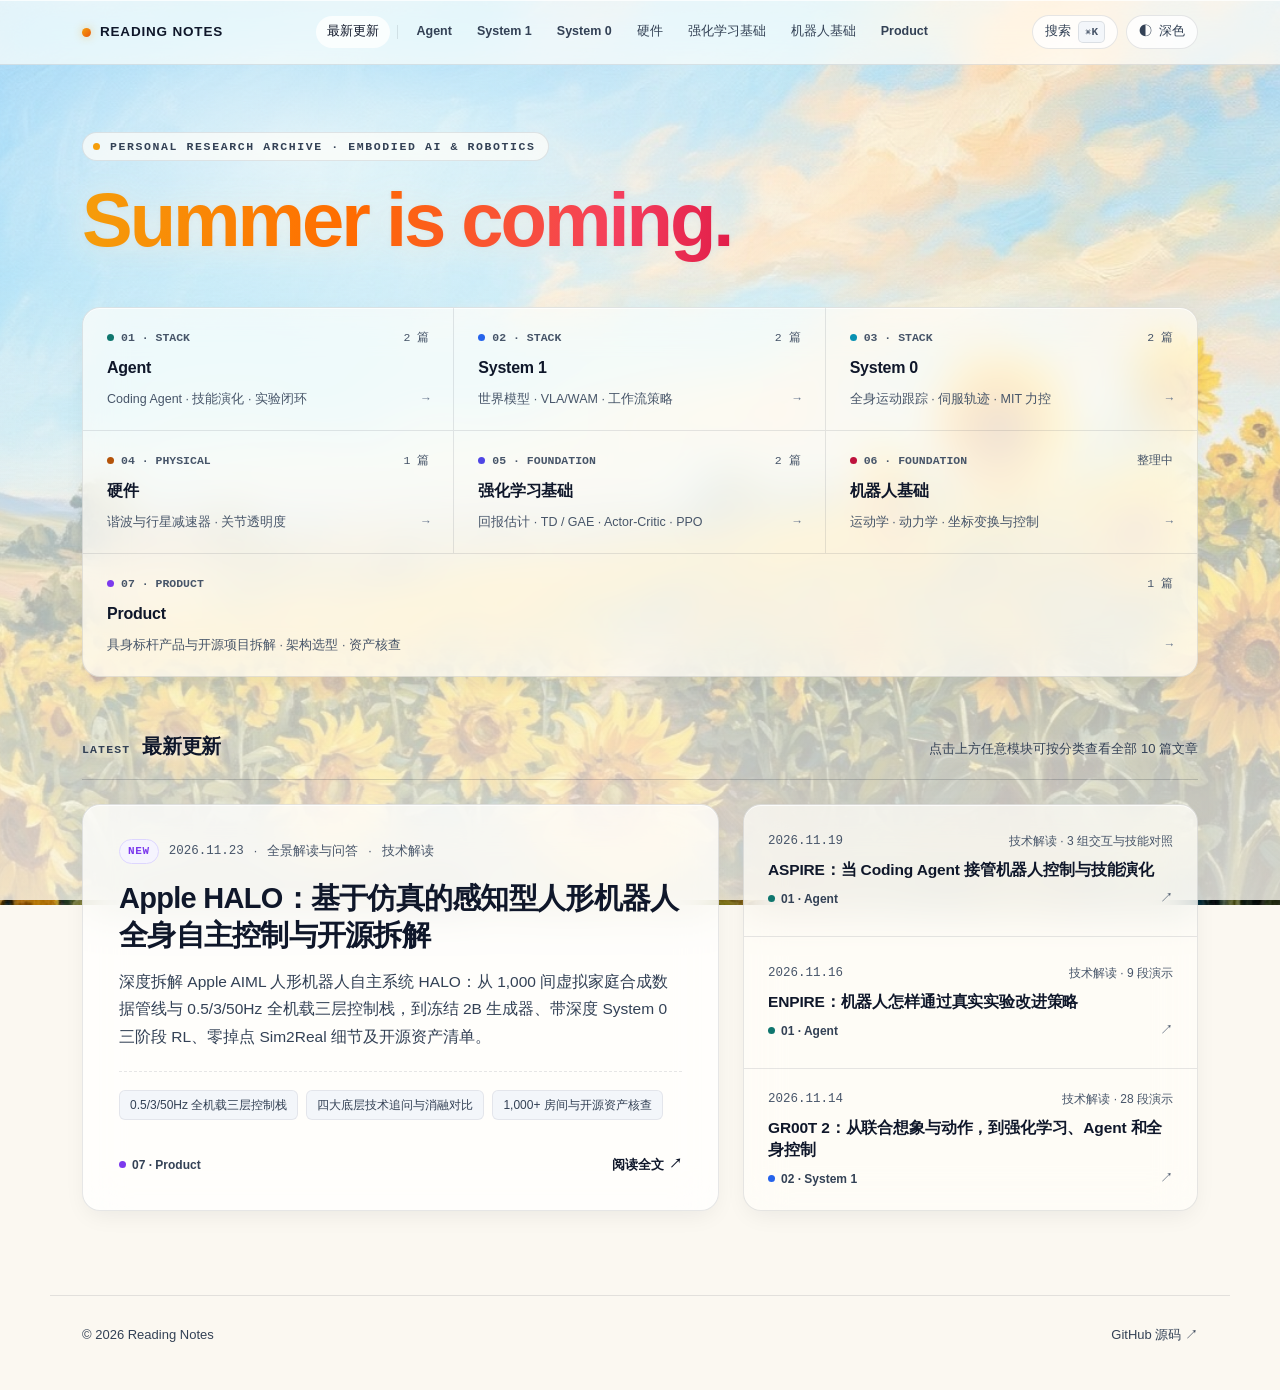
==== commit ce9eb9dd: "Style portal with sunlit sunflower backdrop, frosted glass cards, and radiant hero gradient" ====
--- a/index.html
+++ b/index.html
@@ -15,8 +15,8 @@
       } catch (e) {}
     })();
   </script>
-  <link rel="stylesheet" href="assets/site.css?v=20261123" />
-  <script src="assets/site.js?v=20261123" defer></script>
+  <link rel="stylesheet" href="assets/site.css?v=20261123d" />
+  <script src="assets/site.js?v=20261123d" defer></script>
 </head>
 <body>
   <!-- Sticky Minimalist Topbar -->
@@ -57,9 +57,6 @@
     <section class="hero" aria-labelledby="hero-title">
       <div class="hero-eyebrow">Personal Research Archive · Embodied AI &amp; Robotics</div>
       <h1 id="hero-title" class="hero-title">Summer is coming.</h1>
-      <p class="hero-lead">
-        具身智能、机器人控制与强化学习研究笔记 —— 按「Agent · System 1 · System 0 · 硬件 · 强化学习基础 · 机器人基础 · Product」七大模块归档。
-      </p>
 
       <!-- Core Modules Overview Matrix (Click any module to view its posts in place) -->
       <div class="pillar-strip" role="navigation" aria-label="七大知识模块">
--- a/assets/site.css
+++ b/assets/site.css
@@ -1,66 +1,76 @@
 /* ==========================================================================
-   Reading Notes — Minimalist AI Research Portal (Scheme B · Compact Edition)
-   Hero ("Summer is coming.") + 6-Module Matrix + Latest / Module View
+   Reading Notes — Sunlit Impressionist Sunflower Edition (Scheme B)
+   Painterly Canvas Backdrop + Frosted Glass Modules + Latest Updates
    ========================================================================== */
 
 :root {
-  --bg: #fcfcfd;
-  --bg-elevated: #ffffff;
-  --bg-subtle: #f4f6f9;
-  --bg-hover: #f8fafc;
+  --bg: #fbf8f1;
+  --bg-elevated: rgba(255, 255, 255, 0.78);
+  --bg-elevated-hover: rgba(255, 255, 255, 0.9);
+  --bg-panel: rgba(255, 254, 250, 0.72);
+  --bg-subtle: rgba(248, 250, 252, 0.72);
+  --bg-chip: rgba(241, 245, 249, 0.85);
+  --bg-modal: rgba(255, 255, 255, 0.94);
+
   --text: #0f172a;
-  --text-secondary: #475569;
-  --text-muted: #64748b;
-  --text-faint: #94a3b8;
-  --border: #e2e8f0;
-  --border-subtle: #edf2f7;
-  --border-strong: #cbd5e1;
+  --text-secondary: #334155;
+  --text-muted: #475569;
+  --text-faint: #64748b;
+
+  --border: rgba(15, 23, 42, 0.1);
+  --border-subtle: rgba(15, 23, 42, 0.07);
+  --border-strong: rgba(15, 23, 42, 0.18);
+  --glass-highlight: inset 0 1px 0 rgba(255, 255, 255, 0.75);
 
   --primary: #0f172a;
-  --brand-accent: #2563eb;
-
-  /* 6 Core Module Accents */
+  --brand-accent: #d97706;
+
+  /* 7 Core Module Accents */
   /* 01 Agent */
   --m1: #0f766e;
-  --m1-soft: #f0fdfa;
+  --m1-soft: rgba(240, 253, 250, 0.9);
   --m1-border: #99f6e4;
 
   /* 02 System 1 */
   --m2: #2563eb;
-  --m2-soft: #eff6ff;
+  --m2-soft: rgba(239, 246, 255, 0.9);
   --m2-border: #bfdbfe;
 
   /* 03 System 0 */
   --m3: #0891b2;
-  --m3-soft: #ecfeff;
+  --m3-soft: rgba(236, 254, 255, 0.9);
   --m3-border: #a5f3fc;
 
   /* 04 硬件 */
   --m4: #b45309;
-  --m4-soft: #fffbeb;
+  --m4-soft: rgba(255, 251, 235, 0.92);
   --m4-border: #fde68a;
 
   /* 05 强化学习基础 */
   --m5: #4f46e5;
-  --m5-soft: #eef2ff;
+  --m5-soft: rgba(238, 242, 255, 0.9);
   --m5-border: #c7d2fe;
 
   /* 06 机器人基础 */
   --m6: #be123c;
-  --m6-soft: #fff1f2;
+  --m6-soft: rgba(255, 241, 242, 0.9);
   --m6-border: #fecdd3;
 
   /* 07 Product */
   --m7: #7c3aed;
-  --m7-soft: #f5f3ff;
+  --m7-soft: rgba(245, 243, 255, 0.92);
   --m7-border: #ddd6fe;
 
-  --shadow-xs: 0 1px 2px rgba(15, 23, 42, 0.04);
-  --shadow-sm: 0 4px 14px -4px rgba(15, 23, 42, 0.06);
-  --shadow-md: 0 16px 36px -10px rgba(15, 23, 42, 0.09);
-  --shadow-modal: 0 24px 60px -12px rgba(15, 23, 42, 0.22);
-
-  --radius-lg: 16px;
+  /* Radiant Sunlit Gold -> Tangerine -> Summer Coral */
+  --hero-gradient: linear-gradient(96deg, #f59e0b 0%, #ff6b00 42%, #f43f5e 82%, #e11d48 100%);
+  --hero-glow: drop-shadow(0 2px 16px rgba(255, 252, 242, 0.92)) drop-shadow(0 1px 2px rgba(15, 23, 42, 0.08));
+
+  --shadow-xs: 0 2px 8px rgba(15, 23, 42, 0.05);
+  --shadow-sm: 0 8px 24px -6px rgba(15, 23, 42, 0.08);
+  --shadow-md: 0 20px 42px -12px rgba(15, 23, 42, 0.14);
+  --shadow-modal: 0 24px 60px -12px rgba(15, 23, 42, 0.28);
+
+  --radius-lg: 18px;
   --radius-md: 12px;
   --radius-sm: 8px;
 
@@ -72,52 +82,61 @@
 
 [data-theme="dark"] {
   --bg: #0b1120;
-  --bg-elevated: #111827;
-  --bg-subtle: #162033;
-  --bg-hover: #131c2e;
-  --text: #f1f5f9;
+  --bg-elevated: rgba(15, 23, 42, 0.74);
+  --bg-elevated-hover: rgba(22, 33, 56, 0.86);
+  --bg-panel: rgba(15, 23, 42, 0.68);
+  --bg-subtle: rgba(30, 41, 59, 0.66);
+  --bg-chip: rgba(30, 41, 59, 0.85);
+  --bg-modal: rgba(17, 24, 39, 0.95);
+
+  --text: #f8fafc;
   --text-secondary: #cbd5e1;
   --text-muted: #94a3b8;
   --text-faint: #64748b;
-  --border: #1e293b;
-  --border-subtle: #172033;
-  --border-strong: #334155;
+
+  --border: rgba(255, 255, 255, 0.11);
+  --border-subtle: rgba(255, 255, 255, 0.07);
+  --border-strong: rgba(255, 255, 255, 0.22);
+  --glass-highlight: inset 0 1px 0 rgba(255, 255, 255, 0.08);
 
   --primary: #f8fafc;
-  --brand-accent: #60a5fa;
+  --brand-accent: #fbbf24;
 
   --m1: #2dd4bf;
-  --m1-soft: rgba(45, 212, 191, 0.1);
-  --m1-border: rgba(45, 212, 191, 0.28);
+  --m1-soft: rgba(45, 212, 191, 0.14);
+  --m1-border: rgba(45, 212, 191, 0.32);
 
   --m2: #60a5fa;
-  --m2-soft: rgba(96, 165, 250, 0.1);
-  --m2-border: rgba(96, 165, 250, 0.28);
+  --m2-soft: rgba(96, 165, 250, 0.14);
+  --m2-border: rgba(96, 165, 250, 0.32);
 
   --m3: #22d3ee;
-  --m3-soft: rgba(34, 211, 238, 0.1);
-  --m3-border: rgba(34, 211, 238, 0.28);
+  --m3-soft: rgba(34, 211, 238, 0.14);
+  --m3-border: rgba(34, 211, 238, 0.32);
 
   --m4: #fbbf24;
-  --m4-soft: rgba(251, 191, 36, 0.1);
-  --m4-border: rgba(251, 191, 36, 0.28);
+  --m4-soft: rgba(251, 191, 36, 0.14);
+  --m4-border: rgba(251, 191, 36, 0.32);
 
   --m5: #818cf8;
-  --m5-soft: rgba(129, 140, 248, 0.1);
-  --m5-border: rgba(129, 140, 248, 0.28);
+  --m5-soft: rgba(129, 140, 248, 0.14);
+  --m5-border: rgba(129, 140, 248, 0.32);
 
   --m6: #fb7185;
-  --m6-soft: rgba(251, 113, 133, 0.1);
-  --m6-border: rgba(251, 113, 133, 0.28);
-
-  --m7: #a78bfa;
-  --m7-soft: rgba(167, 139, 250, 0.12);
-  --m7-border: rgba(167, 139, 250, 0.28);
-
-  --shadow-xs: 0 1px 2px rgba(0, 0, 0, 0.35);
-  --shadow-sm: 0 6px 18px -4px rgba(0, 0, 0, 0.45);
-  --shadow-md: 0 18px 40px -10px rgba(0, 0, 0, 0.55);
-  --shadow-modal: 0 28px 64px -12px rgba(0, 0, 0, 0.72);
+  --m6-soft: rgba(251, 113, 133, 0.14);
+  --m6-border: rgba(251, 113, 133, 0.32);
+
+  --m7: #c4b5fd;
+  --m7-soft: rgba(167, 139, 250, 0.16);
+  --m7-border: rgba(167, 139, 250, 0.34);
+
+  --hero-gradient: linear-gradient(96deg, #fde047 0%, #fbbf24 38%, #fb923c 74%, #fb7185 100%);
+  --hero-glow: drop-shadow(0 4px 20px rgba(0, 0, 0, 0.55));
+
+  --shadow-xs: 0 2px 8px rgba(0, 0, 0, 0.35);
+  --shadow-sm: 0 10px 28px -6px rgba(0, 0, 0, 0.45);
+  --shadow-md: 0 20px 44px -10px rgba(0, 0, 0, 0.6);
+  --shadow-modal: 0 28px 64px -12px rgba(0, 0, 0, 0.76);
 }
 
 /* Base Reset */
@@ -132,17 +151,52 @@
 }
 
 body {
+  position: relative;
   font-family: var(--font-sans);
-  background: var(--bg);
+  background-color: var(--bg);
   color: var(--text);
   line-height: 1.7;
   -webkit-font-smoothing: antialiased;
   -moz-osx-font-smoothing: grayscale;
-  transition: background-color 0.22s ease, color 0.22s ease;
+  transition: background-color 0.25s ease, color 0.25s ease;
   overflow-x: hidden;
   min-height: 100vh;
   display: flex;
   flex-direction: column;
+}
+
+/* Fixed Full-Screen Impressionist Sunflower Painting Layer */
+body::before {
+  content: "";
+  position: fixed;
+  inset: 0;
+  z-index: -2;
+  background: url("sunflowers-bg.jpg") center top / cover no-repeat;
+  transform: scale(1.01);
+  transition: filter 0.35s ease;
+}
+
+/* Directional Painterly Veil: Clear Sunflowers & Sky at Top, Soft Canvas Veil Below */
+body::after {
+  content: "";
+  position: fixed;
+  inset: 0;
+  z-index: -1;
+  pointer-events: none;
+  background:
+    radial-gradient(ellipse 62% 42% at 24% 17%, rgba(255, 253, 248, 0.78) 0%, rgba(255, 253, 248, 0.32) 58%, rgba(255, 253, 248, 0) 100%),
+    linear-gradient(180deg, rgba(255, 252, 244, 0.1) 0%, rgba(255, 252, 244, 0.24) 30%, rgba(252, 249, 241, 0.66) 58%, rgba(251, 248, 240, 0.82) 100%);
+  transition: background 0.35s ease;
+}
+
+[data-theme="dark"] body::before {
+  filter: brightness(0.46) saturate(1.12) contrast(1.06);
+}
+
+[data-theme="dark"] body::after {
+  background:
+    radial-gradient(ellipse 65% 45% at 24% 17%, rgba(11, 17, 32, 0.68) 0%, rgba(11, 17, 32, 0.2) 65%, rgba(11, 17, 32, 0) 100%),
+    linear-gradient(180deg, rgba(11, 17, 32, 0.32) 0%, rgba(11, 17, 32, 0.52) 34%, rgba(11, 17, 32, 0.76) 65%, rgba(11, 17, 32, 0.88) 100%);
 }
 
 a {
@@ -166,16 +220,17 @@
 }
 
 /* ==========================================================================
-   Sticky Top Navigation
+   Sticky Frosted Glass Top Navigation
    ========================================================================== */
 .topbar {
   position: sticky;
   top: 0;
   z-index: 100;
-  backdrop-filter: blur(16px);
-  -webkit-backdrop-filter: blur(16px);
-  background: color-mix(in srgb, var(--bg) 84%, transparent);
+  backdrop-filter: blur(20px) saturate(150%);
+  -webkit-backdrop-filter: blur(20px) saturate(150%);
+  background: var(--bg-panel);
   border-bottom: 1px solid var(--border);
+  box-shadow: var(--glass-highlight);
 }
 
 .topbar-inner {
@@ -201,7 +256,8 @@
   width: 9px;
   height: 9px;
   border-radius: 50%;
-  background: var(--text);
+  background: linear-gradient(135deg, #f59e0b, #ea580c);
+  box-shadow: 0 0 10px rgba(245, 158, 11, 0.45);
   display: inline-block;
   transition: transform 0.2s ease;
 }
@@ -231,7 +287,7 @@
 
 .topbar-link {
   font-size: 12.5px;
-  font-weight: 500;
+  font-weight: 550;
   color: var(--text-secondary);
   padding: 5px 11px;
   border-radius: 999px;
@@ -242,7 +298,7 @@
 .topbar-link:hover,
 .topbar-link.is-active {
   color: var(--text);
-  background: var(--bg-subtle);
+  background: var(--bg-elevated);
 }
 
 .topbar-sep {
@@ -268,31 +324,31 @@
   background: var(--bg-elevated);
   color: var(--text-secondary);
   font-size: 12.5px;
-  font-weight: 500;
+  font-weight: 550;
   display: inline-flex;
   align-items: center;
   gap: 7px;
-  transition: border-color 0.16s ease, color 0.16s ease, box-shadow 0.16s ease;
+  transition: border-color 0.16s ease, color 0.16s ease, background-color 0.16s ease;
 }
 
 .action-pill:hover {
   border-color: var(--border-strong);
-  color: var(--text);
-  box-shadow: var(--shadow-xs);
+  background: var(--bg-elevated-hover);
+  color: var(--text);
 }
 
 .kbd-hint {
   font-family: var(--font-mono);
   font-size: 11px;
   color: var(--text-muted);
-  background: var(--bg-subtle);
+  background: var(--bg-chip);
   padding: 1px 6px;
   border-radius: 5px;
   border: 1px solid var(--border);
 }
 
 /* ==========================================================================
-   Main Container & Hero
+   Main Container & Sunlit Hero
    ========================================================================== */
 .page-main {
   flex: 1;
@@ -303,52 +359,64 @@
 }
 
 .hero {
-  padding: 68px 0 52px;
+  padding: 66px 0 48px;
 }
 
 .hero-eyebrow {
   font-family: var(--font-mono);
   font-size: 11.5px;
-  font-weight: 600;
+  font-weight: 650;
   letter-spacing: 0.14em;
   text-transform: uppercase;
-  color: var(--text-muted);
-  margin-bottom: 18px;
-  display: flex;
+  color: var(--text-secondary);
+  margin-bottom: 16px;
+  display: inline-flex;
   align-items: center;
   gap: 10px;
+  padding: 4px 12px 4px 10px;
+  border-radius: 999px;
+  background: var(--bg-panel);
+  backdrop-filter: blur(12px);
+  -webkit-backdrop-filter: blur(12px);
+  border: 1px solid var(--border);
 }
 
 .hero-eyebrow::before {
   content: "";
-  width: 20px;
-  height: 1px;
-  background: var(--border-strong);
+  width: 7px;
+  height: 7px;
+  border-radius: 50%;
+  background: #f59e0b;
 }
 
 .hero-title {
-  font-size: clamp(40px, 5.6vw, 68px);
-  line-height: 1.08;
+  display: block;
+  width: fit-content;
+  font-size: clamp(46px, 6.2vw, 76px);
+  line-height: 1.14;
+  padding-bottom: 5px;
   letter-spacing: -0.04em;
-  font-weight: 760;
-  color: var(--text);
-}
-
-.hero-lead {
-  margin-top: 18px;
-  max-width: 680px;
-  font-size: 16px;
-  line-height: 1.78;
-  color: var(--text-secondary);
-}
-
-/* 3x2 Six-Module Quick Matrix inside Hero */
+  font-weight: 800;
+  background: var(--hero-gradient);
+  -webkit-background-clip: text;
+  background-clip: text;
+  color: transparent;
+  -webkit-text-fill-color: transparent;
+  filter: var(--hero-glow);
+}
+
+/* Frosted Glass Module Matrix Floating Over the Sunflower Field */
 .pillar-strip {
-  margin-top: 40px;
+  margin-top: 38px;
   display: grid;
   grid-template-columns: repeat(3, minmax(0, 1fr));
-  border-top: 1px solid var(--border);
-  border-bottom: 1px solid var(--border);
+  background: var(--bg-panel);
+  backdrop-filter: blur(20px) saturate(145%);
+  -webkit-backdrop-filter: blur(20px) saturate(145%);
+  border: 1px solid var(--border);
+  border-radius: var(--radius-lg);
+  box-shadow: var(--shadow-sm), var(--glass-highlight);
+  overflow: hidden;
 }
 
 .pillar-jump {
@@ -360,31 +428,23 @@
   gap: 7px;
   border-right: 1px solid var(--border);
   border-bottom: 1px solid var(--border);
-  transition: background-color 0.16s ease;
+  transition: background-color 0.18s ease;
   border-radius: 0;
 }
 
-.pillar-jump:nth-child(3n + 1) {
-  padding-left: 12px;
-}
 .pillar-jump:nth-child(3n) {
   border-right: none;
-  padding-right: 12px;
-}
+}
+
 .pillar-jump:last-child:nth-child(3n + 1) {
   grid-column: 1 / -1;
   border-right: none;
   border-bottom: none;
-  padding-left: 12px;
-  padding-right: 12px;
-}
-
-.pillar-jump:hover {
-  background: var(--bg-subtle);
-}
-
+}
+
+.pillar-jump:hover,
 .pillar-jump.is-active {
-  background: var(--bg-subtle);
+  background: var(--bg-elevated-hover);
 }
 
 .pillar-jump:hover .pillar-jump-name,
@@ -463,9 +523,15 @@
   align-items: baseline;
   justify-content: space-between;
   gap: 16px;
-  padding-bottom: 18px;
-  border-bottom: 1px solid var(--border);
-  margin-bottom: 28px;
+  padding-bottom: 16px;
+  border-bottom: 1px solid var(--border-strong);
+  margin-bottom: 24px;
+  text-shadow: 0 1px 10px rgba(255, 253, 248, 0.9);
+}
+
+[data-theme="dark"] .section-head,
+[data-theme="dark"] .site-footer {
+  text-shadow: 0 1px 10px rgba(11, 17, 32, 0.9);
 }
 
 .section-head-left {
@@ -477,42 +543,46 @@
 .section-kicker {
   font-family: var(--font-mono);
   font-size: 11.5px;
-  font-weight: 600;
+  font-weight: 650;
   letter-spacing: 0.1em;
   text-transform: uppercase;
-  color: var(--text-muted);
+  color: var(--text-secondary);
 }
 
 .section-title {
   font-size: 20px;
-  font-weight: 700;
+  font-weight: 720;
   letter-spacing: -0.02em;
   color: var(--text);
 }
 
 .section-note {
   font-size: 13px;
-  color: var(--text-muted);
+  font-weight: 500;
+  color: var(--text-secondary);
 }
 
 .back-latest-btn {
   font-size: 12.5px;
   font-weight: 550;
   color: var(--text-secondary);
-  padding: 5px 12px;
+  padding: 6px 14px;
   border-radius: 999px;
   border: 1px solid var(--border);
   background: var(--bg-elevated);
-  transition: border-color 0.15s ease, color 0.15s ease;
+  backdrop-filter: blur(14px);
+  -webkit-backdrop-filter: blur(14px);
+  transition: border-color 0.15s ease, color 0.15s ease, background-color 0.15s ease;
 }
 
 .back-latest-btn:hover {
   border-color: var(--border-strong);
+  background: var(--bg-elevated-hover);
   color: var(--text);
 }
 
 /* ==========================================================================
-   Latest Updates View (Default View)
+   Latest Updates View (Frosted Glass Cards)
    ========================================================================== */
 .latest-section {
   padding-top: 4px;
@@ -521,12 +591,14 @@
 .latest-grid {
   display: grid;
   grid-template-columns: 7fr 5fr;
-  gap: 28px;
+  gap: 24px;
   align-items: stretch;
 }
 
 .featured-card {
   background: var(--bg-elevated);
+  backdrop-filter: blur(22px) saturate(145%);
+  -webkit-backdrop-filter: blur(22px) saturate(145%);
   border: 1px solid var(--border);
   border-radius: var(--radius-lg);
   padding: 34px 36px;
@@ -534,13 +606,14 @@
   flex-direction: column;
   justify-content: space-between;
   gap: 28px;
-  box-shadow: var(--shadow-xs);
-  transition: border-color 0.2s ease, box-shadow 0.2s ease, transform 0.2s ease;
+  box-shadow: var(--shadow-sm), var(--glass-highlight);
+  transition: border-color 0.2s ease, box-shadow 0.2s ease, transform 0.2s ease, background-color 0.2s ease;
 }
 
 .featured-card:hover {
+  background: var(--bg-elevated-hover);
   border-color: var(--border-strong);
-  box-shadow: var(--shadow-md);
+  box-shadow: var(--shadow-md), var(--glass-highlight);
   transform: translateY(-2px);
 }
 
@@ -605,7 +678,8 @@
 .highlight-chip {
   font-size: 12px;
   color: var(--text-secondary);
-  background: var(--bg-subtle);
+  background: var(--bg-chip);
+  border: 1px solid var(--border-subtle);
   padding: 4px 10px;
   border-radius: 6px;
 }
@@ -645,28 +719,37 @@
   transition: transform 0.18s ease;
 }
 
-/* Secondary Recent List */
+/* Secondary Recent List in Matching Frosted Glass Panel */
 .recent-stack {
   display: flex;
   flex-direction: column;
   justify-content: space-between;
-  border-top: 1px solid var(--border);
+  background: var(--bg-panel);
+  backdrop-filter: blur(22px) saturate(145%);
+  -webkit-backdrop-filter: blur(22px) saturate(145%);
+  border: 1px solid var(--border);
+  border-radius: var(--radius-lg);
+  box-shadow: var(--shadow-sm), var(--glass-highlight);
+  overflow: hidden;
 }
 
 .recent-item {
-  padding: 20px 6px;
+  flex: 1;
+  padding: 20px 24px;
   border-bottom: 1px solid var(--border);
   display: flex;
   flex-direction: column;
+  justify-content: center;
   gap: 7px;
-  transition: background-color 0.16s ease, padding-left 0.16s ease;
-  border-radius: 6px;
+  transition: background-color 0.16s ease;
+}
+
+.recent-item:last-child {
+  border-bottom: none;
 }
 
 .recent-item:hover {
-  background: var(--bg-subtle);
-  padding-left: 12px;
-  padding-right: 12px;
+  background: var(--bg-elevated-hover);
 }
 
 .recent-item-top {
@@ -679,8 +762,8 @@
 }
 
 .recent-item-title {
-  font-size: 16px;
-  font-weight: 650;
+  font-size: 15.5px;
+  font-weight: 660;
   line-height: 1.42;
   letter-spacing: -0.01em;
   color: var(--text);
@@ -695,7 +778,7 @@
 }
 
 /* ==========================================================================
-   Active Module Filtered View (Shown In-Place When Clicking Any of the 6 Modules)
+   Active Module Filtered View (Frosted Glass Container)
    ========================================================================== */
 .filtered-view[hidden],
 .latest-view[hidden] {
@@ -703,24 +786,28 @@
 }
 
 .filtered-desc {
-  margin: -12px 0 22px;
+  margin: -8px 0 20px;
   font-size: 14.5px;
   line-height: 1.72;
   color: var(--text-secondary);
-  max-width: 760px;
+  max-width: 780px;
 }
 
 .filtered-list {
   display: flex;
   flex-direction: column;
-  border-top: 1px solid var(--border);
+  background: var(--bg-elevated);
+  backdrop-filter: blur(22px) saturate(145%);
+  -webkit-backdrop-filter: blur(22px) saturate(145%);
+  border: 1px solid var(--border);
+  border-radius: var(--radius-lg);
+  box-shadow: var(--shadow-sm), var(--glass-highlight);
+  overflow: hidden;
 }
 
 .post-row {
-  padding: 24px 16px;
-  margin: 0 -16px;
+  padding: 24px 28px;
   border-bottom: 1px solid var(--border);
-  border-radius: var(--radius-md);
   display: grid;
   grid-template-columns: minmax(0, 1fr) auto;
   gap: 24px;
@@ -728,8 +815,12 @@
   transition: background-color 0.16s ease;
 }
 
+.post-row:last-child {
+  border-bottom: none;
+}
+
 .post-row:hover {
-  background: var(--bg-subtle);
+  background: var(--bg-elevated-hover);
 }
 
 .post-row-meta {
@@ -747,7 +838,7 @@
   font-weight: 550;
   padding: 1px 8px;
   border-radius: 5px;
-  background: var(--bg-elevated);
+  background: var(--bg-chip);
   border: 1px solid var(--border);
   color: var(--text-secondary);
 }
@@ -787,8 +878,7 @@
 }
 
 .module-empty-row {
-  padding: 28px 0;
-  border-bottom: 1px solid var(--border);
+  padding: 32px 28px;
   display: flex;
   align-items: center;
   justify-content: space-between;
@@ -815,14 +905,15 @@
   width: 100%;
   max-width: var(--container);
   margin: 0 auto;
-  padding: 32px 32px 48px;
+  padding: 28px 32px 44px;
   display: flex;
   flex-wrap: wrap;
   align-items: center;
   justify-content: space-between;
   gap: 16px;
   font-size: 13px;
-  color: var(--text-muted);
+  font-weight: 500;
+  color: var(--text-secondary);
 }
 
 .footer-links {
@@ -844,9 +935,9 @@
   position: fixed;
   inset: 0;
   z-index: 300;
-  background: rgba(15, 23, 42, 0.42);
-  backdrop-filter: blur(4px);
-  -webkit-backdrop-filter: blur(4px);
+  background: rgba(15, 23, 42, 0.45);
+  backdrop-filter: blur(6px);
+  -webkit-backdrop-filter: blur(6px);
   display: flex;
   align-items: flex-start;
   justify-content: center;
@@ -860,7 +951,9 @@
 .search-dialog {
   width: 100%;
   max-width: 620px;
-  background: var(--bg-elevated);
+  background: var(--bg-modal);
+  backdrop-filter: blur(24px);
+  -webkit-backdrop-filter: blur(24px);
   border: 1px solid var(--border-strong);
   border-radius: var(--radius-lg);
   box-shadow: var(--shadow-modal);
@@ -936,7 +1029,7 @@
 /* ==========================================================================
    Responsive Design (Tablet & Mobile)
    ========================================================================== */
-@media (max-width: 1020px) {
+@media (max-width: 1080px) {
   .topbar-nav {
     display: none;
   }
@@ -948,17 +1041,11 @@
     border-right: 1px solid var(--border);
     border-bottom: 1px solid var(--border);
   }
-  .pillar-jump:nth-child(3n + 1),
   .pillar-jump:nth-child(3n) {
-    padding-left: 20px;
-    padding-right: 20px;
-  }
-  .pillar-jump:nth-child(2n + 1) {
-    padding-left: 10px;
+    border-right: 1px solid var(--border);
   }
   .pillar-jump:nth-child(2n) {
     border-right: none;
-    padding-right: 10px;
   }
   .pillar-jump:last-child:nth-child(3n + 1) {
     grid-column: auto;
@@ -967,8 +1054,6 @@
     grid-column: 1 / -1;
     border-right: none;
     border-bottom: none;
-    padding-left: 10px;
-    padding-right: 10px;
   }
   .latest-grid {
     grid-template-columns: 1fr;
@@ -994,21 +1079,22 @@
   }
   .pillar-jump,
   .pillar-jump:nth-child(n) {
-    padding: 16px 4px;
+    padding: 16px 20px;
     border-right: none;
     border-bottom: 1px solid var(--border);
   }
   .pillar-jump:last-child,
   .pillar-jump:last-child:nth-child(n) {
-    padding: 16px 4px;
     border-bottom: none;
   }
   .featured-card {
     padding: 24px 20px;
   }
+  .recent-item {
+    padding: 18px 20px;
+  }
   .post-row {
-    padding: 20px 8px;
-    margin: 0 -8px;
+    padding: 20px;
   }
   .post-row-arrow {
     display: none;
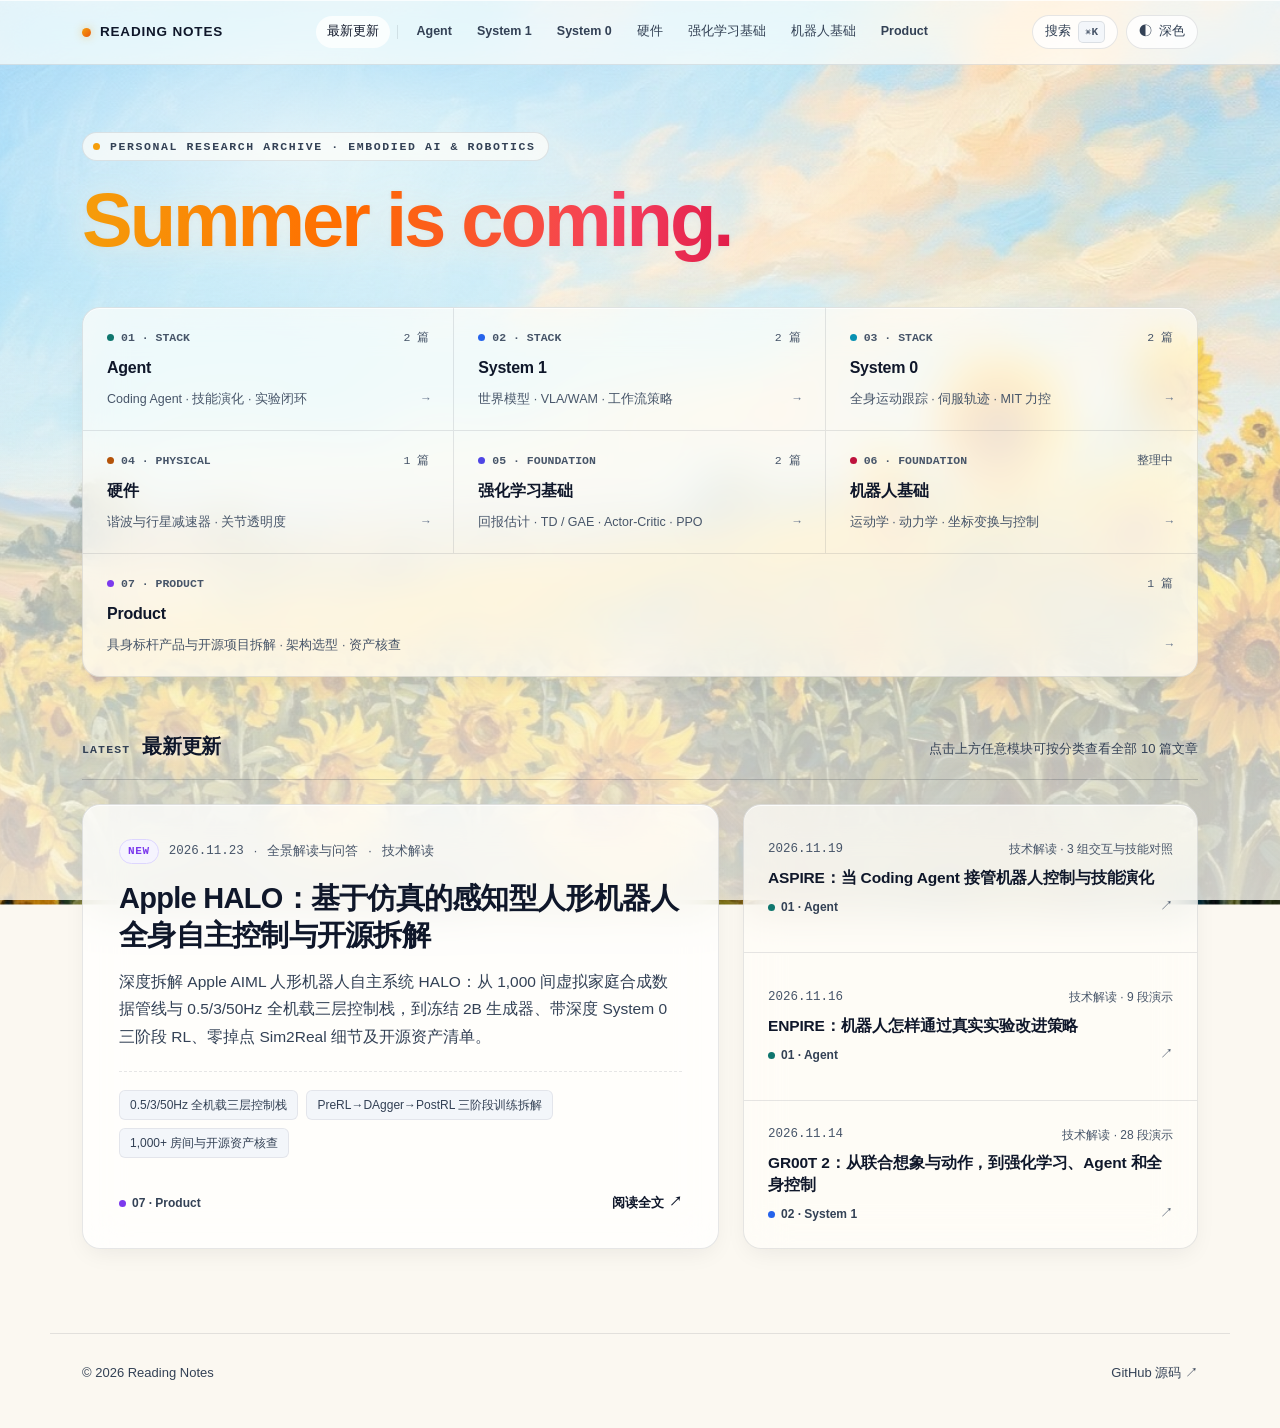
==== commit b57daeea: "Expand HALO tracker three-phase RL training (PreRL/DAgger/PostRL) deep dive" ====
--- a/index.html
+++ b/index.html
@@ -174,7 +174,7 @@
             </p>
             <div class="featured-highlights">
               <span class="highlight-chip">0.5/3/50Hz 全机载三层控制栈</span>
-              <span class="highlight-chip">四大底层技术追问与消融对比</span>
+              <span class="highlight-chip">PreRL→DAgger→PostRL 三阶段训练拆解</span>
               <span class="highlight-chip">1,000+ 房间与开源资产核查</span>
             </div>
           </div>
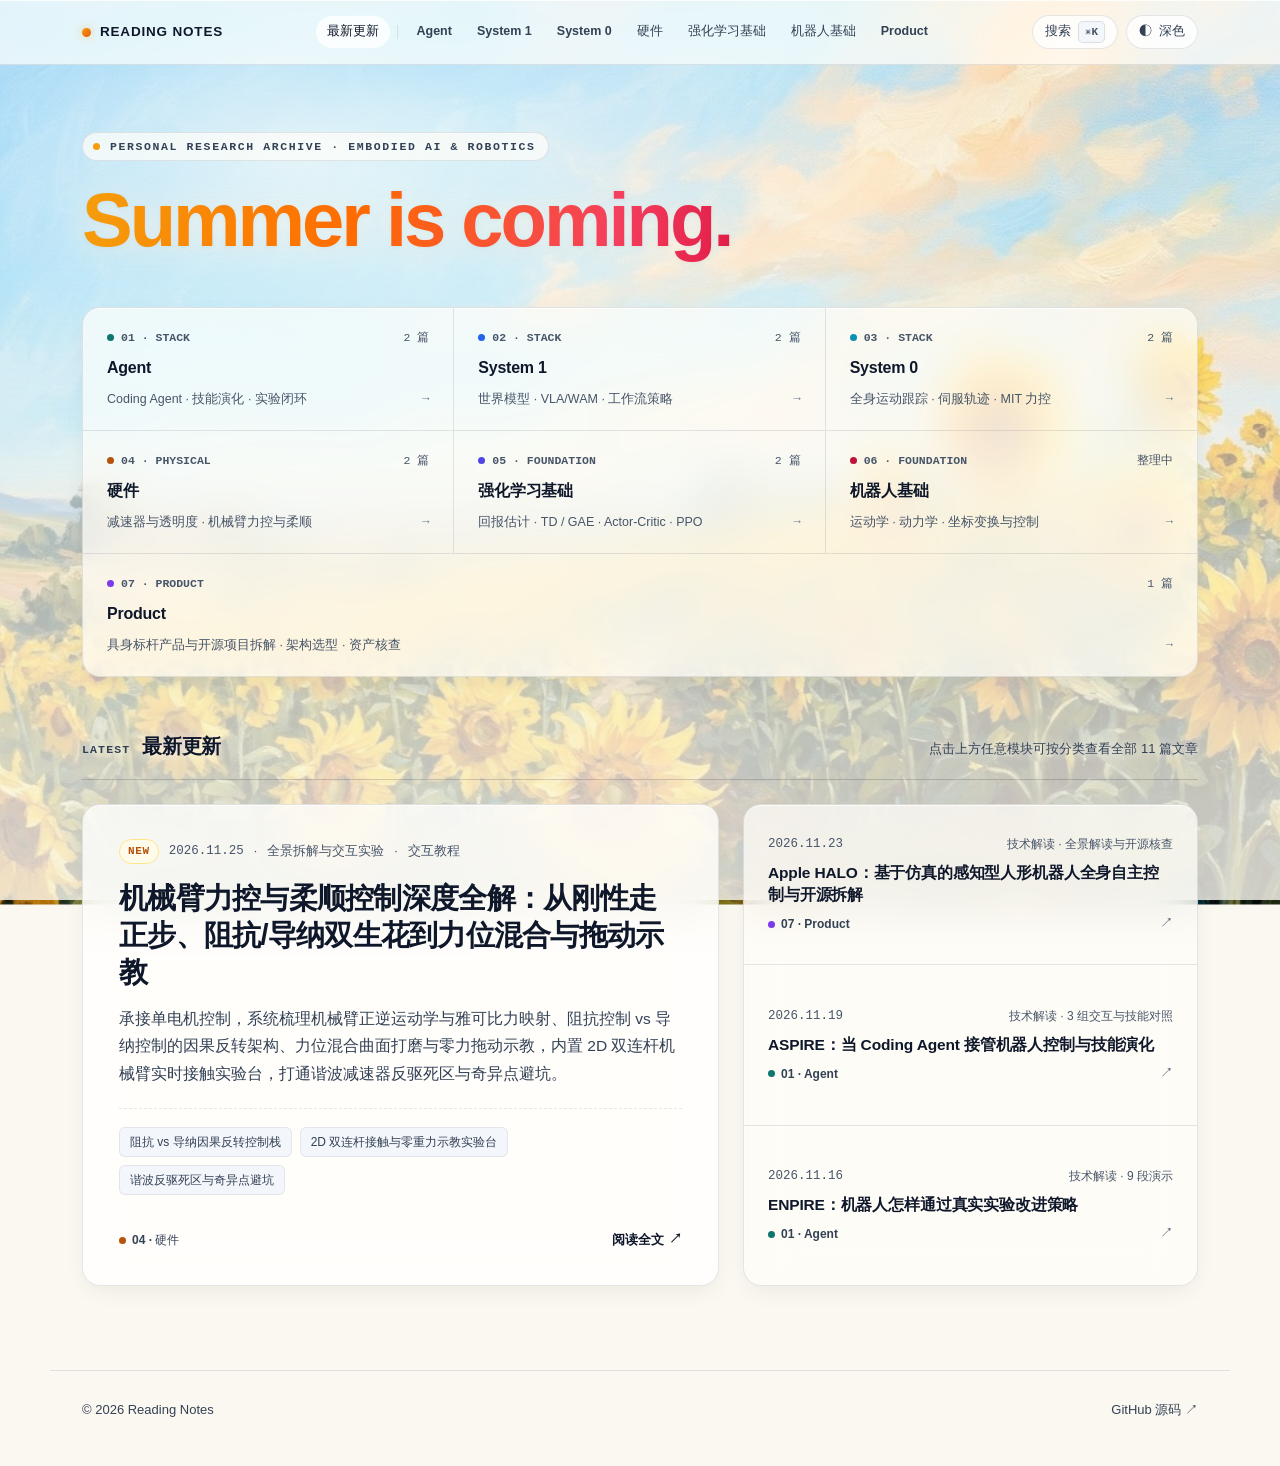
==== commit 9cd03b5d: "Publish interactive robot arm force & compliance control guide under Hardware" ====
--- a/index.html
+++ b/index.html
@@ -15,8 +15,8 @@
       } catch (e) {}
     })();
   </script>
-  <link rel="stylesheet" href="assets/site.css?v=20261123d" />
-  <script src="assets/site.js?v=20261123d" defer></script>
+  <link rel="stylesheet" href="assets/site.css?v=20261125a" />
+  <script src="assets/site.js?v=20261125a" defer></script>
 </head>
 <body>
   <!-- Sticky Minimalist Topbar -->
@@ -99,11 +99,11 @@
         <button class="pillar-jump" type="button" data-filter-module="hardware">
           <div class="pillar-jump-top">
             <span class="pillar-dot-group"><span class="mod-dot mod-dot--m4"></span>04 · PHYSICAL</span>
-            <span>1 篇</span>
+            <span>2 篇</span>
           </div>
           <div class="pillar-jump-name">硬件</div>
           <div class="pillar-jump-meta">
-            <span>谐波与行星减速器 · 关节透明度</span>
+            <span>减速器与透明度 · 机械臂力控与柔顺</span>
             <span class="pillar-jump-arrow">→</span>
           </div>
         </button>
@@ -153,36 +153,36 @@
           <span class="section-kicker">Latest</span>
           <h2 id="latest-heading" class="section-title">最新更新</h2>
         </div>
-        <span class="section-note">点击上方任意模块可按分类查看全部 10 篇文章</span>
+        <span class="section-note">点击上方任意模块可按分类查看全部 11 篇文章</span>
       </div>
 
       <div class="latest-grid">
         <!-- Featured Newest Post -->
-        <a class="featured-card" href="posts/apple-halo.html">
+        <a class="featured-card" href="posts/robot-arm-force-control.html">
           <div>
             <div class="featured-meta">
-              <span class="badge-new badge-new--m7">NEW</span>
-              <span class="meta-date">2026.11.23</span>
+              <span class="badge-new badge-new--m4">NEW</span>
+              <span class="meta-date">2026.11.25</span>
               <span>·</span>
-              <span>全景解读与问答</span>
+              <span>全景拆解与交互实验</span>
               <span>·</span>
-              <span>技术解读</span>
-            </div>
-            <h3 class="featured-title">Apple HALO：基于仿真的感知型人形机器人全身自主控制与开源拆解</h3>
+              <span>交互教程</span>
+            </div>
+            <h3 class="featured-title">机械臂力控与柔顺控制深度全解：从刚性走正步、阻抗/导纳双生花到力位混合与拖动示教</h3>
             <p class="featured-desc">
-              深度拆解 Apple AIML 人形机器人自主系统 HALO：从 1,000 间虚拟家庭合成数据管线与 0.5/3/50Hz 全机载三层控制栈，到冻结 2B 生成器、带深度 System 0 三阶段 RL、零掉点 Sim2Real 细节及开源资产清单。
+              承接单电机控制，系统梳理机械臂正逆运动学与雅可比力映射、阻抗控制 vs 导纳控制的因果反转架构、力位混合曲面打磨与零力拖动示教，内置 2D 双连杆机械臂实时接触实验台，打通谐波减速器反驱死区与奇异点避坑。
             </p>
             <div class="featured-highlights">
-              <span class="highlight-chip">0.5/3/50Hz 全机载三层控制栈</span>
-              <span class="highlight-chip">PreRL→DAgger→PostRL 三阶段训练拆解</span>
-              <span class="highlight-chip">1,000+ 房间与开源资产核查</span>
+              <span class="highlight-chip">阻抗 vs 导纳因果反转控制栈</span>
+              <span class="highlight-chip">2D 双连杆接触与零重力示教实验台</span>
+              <span class="highlight-chip">谐波反驱死区与奇异点避坑</span>
             </div>
           </div>
 
           <div class="featured-footer">
             <span class="module-tag">
-              <span class="mod-dot mod-dot--m7"></span>
-              07 · Product
+              <span class="mod-dot mod-dot--m4"></span>
+              04 · 硬件
             </span>
             <span class="read-cta">阅读全文 <span class="read-cta-arrow">↗</span></span>
           </div>
@@ -190,6 +190,18 @@
 
         <!-- Next 3 Recent Releases / Updates -->
         <div class="recent-stack" aria-label="近期发布与更新">
+          <a class="recent-item" href="posts/apple-halo.html">
+            <div class="recent-item-top">
+              <span class="meta-date">2026.11.23</span>
+              <span>技术解读 · 全景解读与开源核查</span>
+            </div>
+            <h3 class="recent-item-title">Apple HALO：基于仿真的感知型人形机器人全身自主控制与开源拆解</h3>
+            <div class="recent-item-sub">
+              <span class="module-tag"><span class="mod-dot mod-dot--m7"></span>07 · Product</span>
+              <span class="read-cta-arrow">↗</span>
+            </div>
+          </a>
+
           <a class="recent-item" href="posts/aspire.html">
             <div class="recent-item-top">
               <span class="meta-date">2026.11.19</span>
@@ -210,18 +222,6 @@
             <h3 class="recent-item-title">ENPIRE：机器人怎样通过真实实验改进策略</h3>
             <div class="recent-item-sub">
               <span class="module-tag"><span class="mod-dot mod-dot--m1"></span>01 · Agent</span>
-              <span class="read-cta-arrow">↗</span>
-            </div>
-          </a>
-
-          <a class="recent-item" href="posts/gr00t-2.html">
-            <div class="recent-item-top">
-              <span class="meta-date">2026.11.14</span>
-              <span>技术解读 · 28 段演示</span>
-            </div>
-            <h3 class="recent-item-title">GR00T 2：从联合想象与动作，到强化学习、Agent 和全身控制</h3>
-            <div class="recent-item-sub">
-              <span class="module-tag"><span class="mod-dot mod-dot--m2"></span>02 · System 1</span>
               <span class="read-cta-arrow">↗</span>
             </div>
           </a>
--- a/assets/site.css
+++ b/assets/site.css
@@ -638,6 +638,18 @@
   border: 1px solid var(--m1-border);
 }
 
+.badge-new--m4 {
+  background: var(--m4-soft);
+  color: var(--m4);
+  border-color: var(--m4-border);
+}
+
+.badge-new--m4 {
+  background: var(--m4-soft);
+  color: var(--m4);
+  border-color: var(--m4-border);
+}
+
 .badge-new--m7 {
   background: var(--m7-soft);
   color: var(--m7);
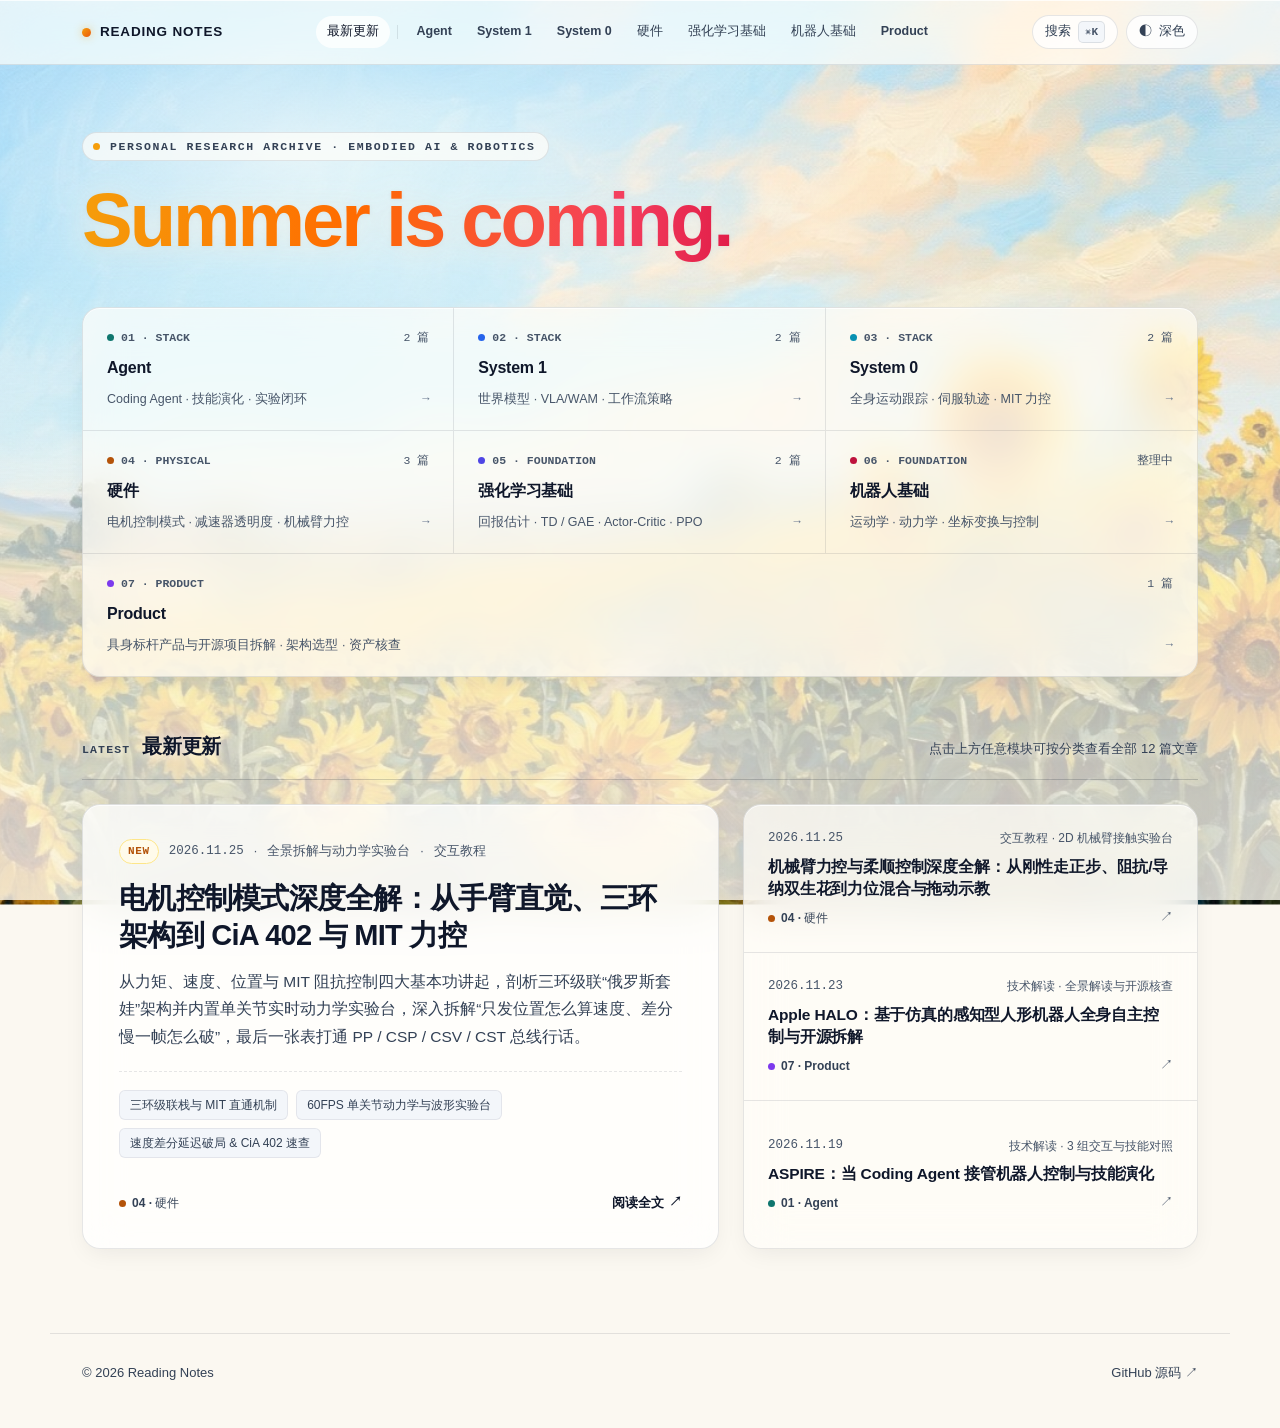
==== commit 38a6d56f: "Publish interactive motor control modes guide under Hardware" ====
--- a/index.html
+++ b/index.html
@@ -15,8 +15,8 @@
       } catch (e) {}
     })();
   </script>
-  <link rel="stylesheet" href="assets/site.css?v=20261125a" />
-  <script src="assets/site.js?v=20261125a" defer></script>
+  <link rel="stylesheet" href="assets/site.css?v=20261125b" />
+  <script src="assets/site.js?v=20261125b" defer></script>
 </head>
 <body>
   <!-- Sticky Minimalist Topbar -->
@@ -99,11 +99,11 @@
         <button class="pillar-jump" type="button" data-filter-module="hardware">
           <div class="pillar-jump-top">
             <span class="pillar-dot-group"><span class="mod-dot mod-dot--m4"></span>04 · PHYSICAL</span>
-            <span>2 篇</span>
+            <span>3 篇</span>
           </div>
           <div class="pillar-jump-name">硬件</div>
           <div class="pillar-jump-meta">
-            <span>减速器与透明度 · 机械臂力控与柔顺</span>
+            <span>电机控制模式 · 减速器透明度 · 机械臂力控</span>
             <span class="pillar-jump-arrow">→</span>
           </div>
         </button>
@@ -153,29 +153,29 @@
           <span class="section-kicker">Latest</span>
           <h2 id="latest-heading" class="section-title">最新更新</h2>
         </div>
-        <span class="section-note">点击上方任意模块可按分类查看全部 11 篇文章</span>
+        <span class="section-note">点击上方任意模块可按分类查看全部 12 篇文章</span>
       </div>
 
       <div class="latest-grid">
         <!-- Featured Newest Post -->
-        <a class="featured-card" href="posts/robot-arm-force-control.html">
+        <a class="featured-card" href="posts/motor-control-modes.html">
           <div>
             <div class="featured-meta">
               <span class="badge-new badge-new--m4">NEW</span>
               <span class="meta-date">2026.11.25</span>
               <span>·</span>
-              <span>全景拆解与交互实验</span>
+              <span>全景拆解与动力学实验台</span>
               <span>·</span>
               <span>交互教程</span>
             </div>
-            <h3 class="featured-title">机械臂力控与柔顺控制深度全解：从刚性走正步、阻抗/导纳双生花到力位混合与拖动示教</h3>
+            <h3 class="featured-title">电机控制模式深度全解：从手臂直觉、三环架构到 CiA 402 与 MIT 力控</h3>
             <p class="featured-desc">
-              承接单电机控制，系统梳理机械臂正逆运动学与雅可比力映射、阻抗控制 vs 导纳控制的因果反转架构、力位混合曲面打磨与零力拖动示教，内置 2D 双连杆机械臂实时接触实验台，打通谐波减速器反驱死区与奇异点避坑。
+              从力矩、速度、位置与 MIT 阻抗控制四大基本功讲起，剖析三环级联“俄罗斯套娃”架构并内置单关节实时动力学实验台，深入拆解“只发位置怎么算速度、差分慢一帧怎么破”，最后一张表打通 PP / CSP / CSV / CST 总线行话。
             </p>
             <div class="featured-highlights">
-              <span class="highlight-chip">阻抗 vs 导纳因果反转控制栈</span>
-              <span class="highlight-chip">2D 双连杆接触与零重力示教实验台</span>
-              <span class="highlight-chip">谐波反驱死区与奇异点避坑</span>
+              <span class="highlight-chip">三环级联栈与 MIT 直通机制</span>
+              <span class="highlight-chip">60FPS 单关节动力学与波形实验台</span>
+              <span class="highlight-chip">速度差分延迟破局 &amp; CiA 402 速查</span>
             </div>
           </div>
 
@@ -190,6 +190,18 @@
 
         <!-- Next 3 Recent Releases / Updates -->
         <div class="recent-stack" aria-label="近期发布与更新">
+          <a class="recent-item" href="posts/robot-arm-force-control.html">
+            <div class="recent-item-top">
+              <span class="meta-date">2026.11.25</span>
+              <span>交互教程 · 2D 机械臂接触实验台</span>
+            </div>
+            <h3 class="recent-item-title">机械臂力控与柔顺控制深度全解：从刚性走正步、阻抗/导纳双生花到力位混合与拖动示教</h3>
+            <div class="recent-item-sub">
+              <span class="module-tag"><span class="mod-dot mod-dot--m4"></span>04 · 硬件</span>
+              <span class="read-cta-arrow">↗</span>
+            </div>
+          </a>
+
           <a class="recent-item" href="posts/apple-halo.html">
             <div class="recent-item-top">
               <span class="meta-date">2026.11.23</span>
@@ -208,18 +220,6 @@
               <span>技术解读 · 3 组交互与技能对照</span>
             </div>
             <h3 class="recent-item-title">ASPIRE：当 Coding Agent 接管机器人控制与技能演化</h3>
-            <div class="recent-item-sub">
-              <span class="module-tag"><span class="mod-dot mod-dot--m1"></span>01 · Agent</span>
-              <span class="read-cta-arrow">↗</span>
-            </div>
-          </a>
-
-          <a class="recent-item" href="posts/enpire.html">
-            <div class="recent-item-top">
-              <span class="meta-date">2026.11.16</span>
-              <span>技术解读 · 9 段演示</span>
-            </div>
-            <h3 class="recent-item-title">ENPIRE：机器人怎样通过真实实验改进策略</h3>
             <div class="recent-item-sub">
               <span class="module-tag"><span class="mod-dot mod-dot--m1"></span>01 · Agent</span>
               <span class="read-cta-arrow">↗</span>
--- a/assets/site.css
+++ b/assets/site.css
@@ -644,12 +644,6 @@
   border-color: var(--m4-border);
 }
 
-.badge-new--m4 {
-  background: var(--m4-soft);
-  color: var(--m4);
-  border-color: var(--m4-border);
-}
-
 .badge-new--m7 {
   background: var(--m7-soft);
   color: var(--m7);
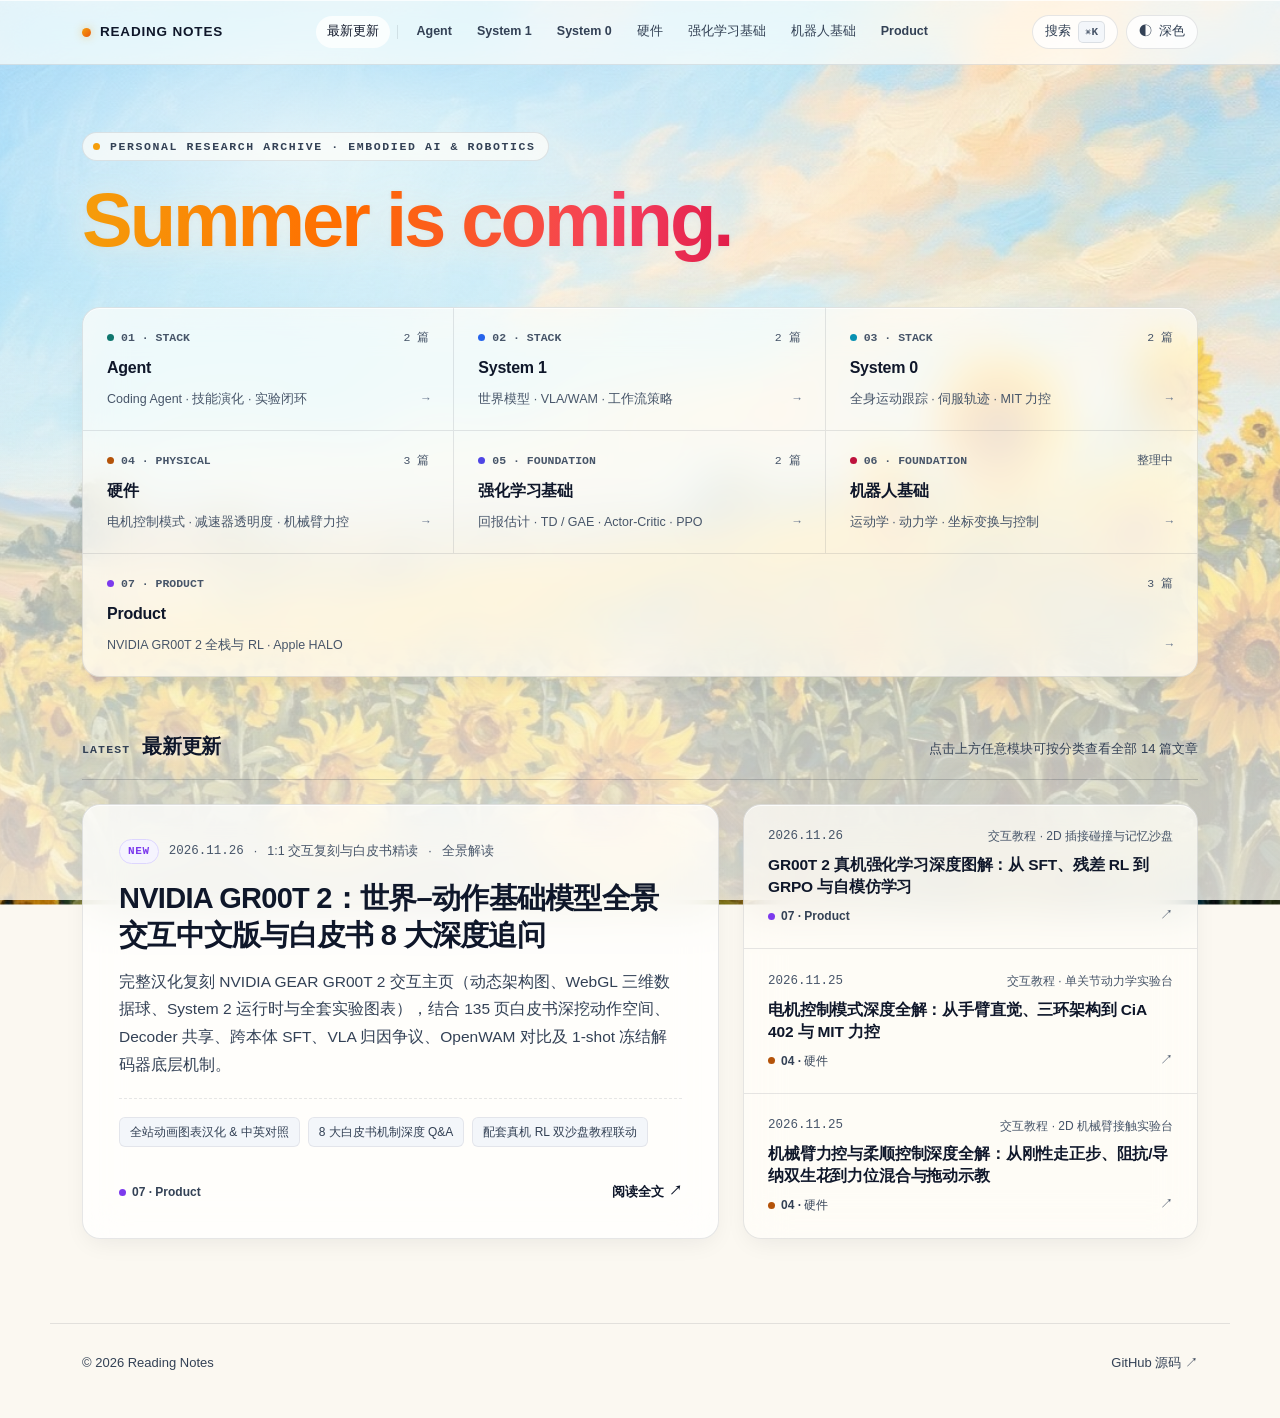
==== commit aaf5a4c4: "Publish NVIDIA GR00T 2 interactive translation, Q&A, and real-world RL tutorial under Product" ====
--- a/index.html
+++ b/index.html
@@ -15,8 +15,8 @@
       } catch (e) {}
     })();
   </script>
-  <link rel="stylesheet" href="assets/site.css?v=20261125b" />
-  <script src="assets/site.js?v=20261125b" defer></script>
+  <link rel="stylesheet" href="assets/site.css?v=20261126a" />
+  <script src="assets/site.js?v=20261126a" defer></script>
 </head>
 <body>
   <!-- Sticky Minimalist Topbar -->
@@ -135,11 +135,11 @@
         <button class="pillar-jump" type="button" data-filter-module="product">
           <div class="pillar-jump-top">
             <span class="pillar-dot-group"><span class="mod-dot mod-dot--m7"></span>07 · PRODUCT</span>
-            <span>1 篇</span>
+            <span>3 篇</span>
           </div>
           <div class="pillar-jump-name">Product</div>
           <div class="pillar-jump-meta">
-            <span>具身标杆产品与开源项目拆解 · 架构选型 · 资产核查</span>
+            <span>NVIDIA GR00T 2 全栈与 RL · Apple HALO</span>
             <span class="pillar-jump-arrow">→</span>
           </div>
         </button>
@@ -153,36 +153,36 @@
           <span class="section-kicker">Latest</span>
           <h2 id="latest-heading" class="section-title">最新更新</h2>
         </div>
-        <span class="section-note">点击上方任意模块可按分类查看全部 12 篇文章</span>
+        <span class="section-note">点击上方任意模块可按分类查看全部 14 篇文章</span>
       </div>
 
       <div class="latest-grid">
         <!-- Featured Newest Post -->
-        <a class="featured-card" href="posts/motor-control-modes.html">
+        <a class="featured-card" href="posts/nvidia-gr00t-2.html">
           <div>
             <div class="featured-meta">
-              <span class="badge-new badge-new--m4">NEW</span>
-              <span class="meta-date">2026.11.25</span>
+              <span class="badge-new badge-new--m7">NEW</span>
+              <span class="meta-date">2026.11.26</span>
               <span>·</span>
-              <span>全景拆解与动力学实验台</span>
+              <span>1:1 交互复刻与白皮书精读</span>
               <span>·</span>
-              <span>交互教程</span>
-            </div>
-            <h3 class="featured-title">电机控制模式深度全解：从手臂直觉、三环架构到 CiA 402 与 MIT 力控</h3>
+              <span>全景解读</span>
+            </div>
+            <h3 class="featured-title">NVIDIA GR00T 2：世界–动作基础模型全景交互中文版与白皮书 8 大深度追问</h3>
             <p class="featured-desc">
-              从力矩、速度、位置与 MIT 阻抗控制四大基本功讲起，剖析三环级联“俄罗斯套娃”架构并内置单关节实时动力学实验台，深入拆解“只发位置怎么算速度、差分慢一帧怎么破”，最后一张表打通 PP / CSP / CSV / CST 总线行话。
+              完整汉化复刻 NVIDIA GEAR GR00T 2 交互主页（动态架构图、WebGL 三维数据球、System 2 运行时与全套实验图表），结合 135 页白皮书深挖动作空间、Decoder 共享、跨本体 SFT、VLA 归因争议、OpenWAM 对比及 1-shot 冻结解码器底层机制。
             </p>
             <div class="featured-highlights">
-              <span class="highlight-chip">三环级联栈与 MIT 直通机制</span>
-              <span class="highlight-chip">60FPS 单关节动力学与波形实验台</span>
-              <span class="highlight-chip">速度差分延迟破局 &amp; CiA 402 速查</span>
+              <span class="highlight-chip">全站动画图表汉化 &amp; 中英对照</span>
+              <span class="highlight-chip">8 大白皮书机制深度 Q&amp;A</span>
+              <span class="highlight-chip">配套真机 RL 双沙盘教程联动</span>
             </div>
           </div>
 
           <div class="featured-footer">
             <span class="module-tag">
-              <span class="mod-dot mod-dot--m4"></span>
-              04 · 硬件
+              <span class="mod-dot mod-dot--m7"></span>
+              07 · Product
             </span>
             <span class="read-cta">阅读全文 <span class="read-cta-arrow">↗</span></span>
           </div>
@@ -190,6 +190,30 @@
 
         <!-- Next 3 Recent Releases / Updates -->
         <div class="recent-stack" aria-label="近期发布与更新">
+          <a class="recent-item" href="posts/gr00t-2-rl-tutorial.html">
+            <div class="recent-item-top">
+              <span class="meta-date">2026.11.26</span>
+              <span>交互教程 · 2D 插接碰撞与记忆沙盘</span>
+            </div>
+            <h3 class="recent-item-title">GR00T 2 真机强化学习深度图解：从 SFT、残差 RL 到 GRPO 与自模仿学习</h3>
+            <div class="recent-item-sub">
+              <span class="module-tag"><span class="mod-dot mod-dot--m7"></span>07 · Product</span>
+              <span class="read-cta-arrow">↗</span>
+            </div>
+          </a>
+
+          <a class="recent-item" href="posts/motor-control-modes.html">
+            <div class="recent-item-top">
+              <span class="meta-date">2026.11.25</span>
+              <span>交互教程 · 单关节动力学实验台</span>
+            </div>
+            <h3 class="recent-item-title">电机控制模式深度全解：从手臂直觉、三环架构到 CiA 402 与 MIT 力控</h3>
+            <div class="recent-item-sub">
+              <span class="module-tag"><span class="mod-dot mod-dot--m4"></span>04 · 硬件</span>
+              <span class="read-cta-arrow">↗</span>
+            </div>
+          </a>
+
           <a class="recent-item" href="posts/robot-arm-force-control.html">
             <div class="recent-item-top">
               <span class="meta-date">2026.11.25</span>
@@ -198,30 +222,6 @@
             <h3 class="recent-item-title">机械臂力控与柔顺控制深度全解：从刚性走正步、阻抗/导纳双生花到力位混合与拖动示教</h3>
             <div class="recent-item-sub">
               <span class="module-tag"><span class="mod-dot mod-dot--m4"></span>04 · 硬件</span>
-              <span class="read-cta-arrow">↗</span>
-            </div>
-          </a>
-
-          <a class="recent-item" href="posts/apple-halo.html">
-            <div class="recent-item-top">
-              <span class="meta-date">2026.11.23</span>
-              <span>技术解读 · 全景解读与开源核查</span>
-            </div>
-            <h3 class="recent-item-title">Apple HALO：基于仿真的感知型人形机器人全身自主控制与开源拆解</h3>
-            <div class="recent-item-sub">
-              <span class="module-tag"><span class="mod-dot mod-dot--m7"></span>07 · Product</span>
-              <span class="read-cta-arrow">↗</span>
-            </div>
-          </a>
-
-          <a class="recent-item" href="posts/aspire.html">
-            <div class="recent-item-top">
-              <span class="meta-date">2026.11.19</span>
-              <span>技术解读 · 3 组交互与技能对照</span>
-            </div>
-            <h3 class="recent-item-title">ASPIRE：当 Coding Agent 接管机器人控制与技能演化</h3>
-            <div class="recent-item-sub">
-              <span class="module-tag"><span class="mod-dot mod-dot--m1"></span>01 · Agent</span>
               <span class="read-cta-arrow">↗</span>
             </div>
           </a>
